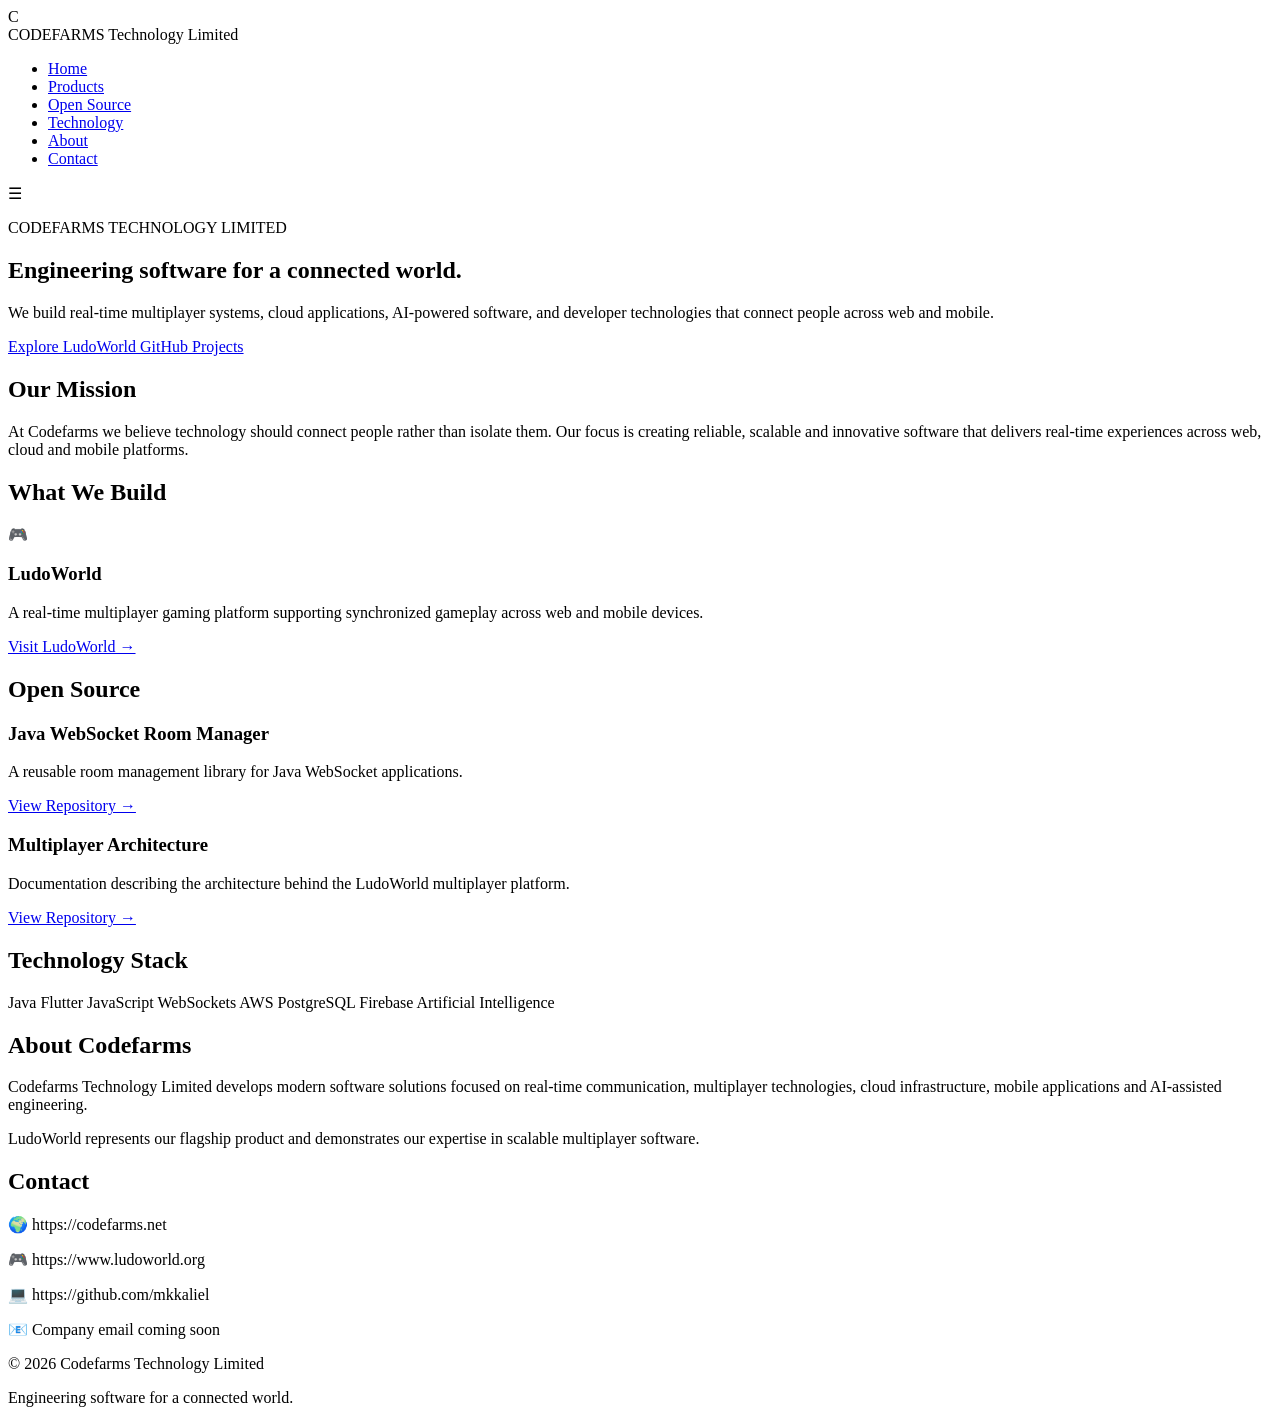
==== index.html @ 1949c9a6 "Add initial index.html for Codefarms website Initial commit of the index.html file containing the st" ====
<!DOCTYPE html>
<html lang="en">
<head>
    <meta charset="UTF-8">
    <meta name="viewport" content="width=device-width, initial-scale=1.0">

    <title>Codefarms Technology Limited</title>

    <meta name="description"
          content="Codefarms Technology Limited builds real-time software, multiplayer systems, AI-powered solutions and developer technologies.">

    <meta name="keywords"
          content="Codefarms,LudoWorld,Java,Flutter,WebSockets,AWS,AI,Software,Technology">

    <meta name="theme-color" content="#08111d">

    <link rel="stylesheet" href="style.css">
</head>

<body>

<!-- ================= NAVIGATION ================= -->

<header class="header">

    <div class="container nav">

        <div class="logo">

            <div class="logo-circle">
                C
            </div>

            <div class="logo-text">

                <span class="company">
                    CODEFARMS
                </span>

                <span class="subtitle">
                    Technology Limited
                </span>

            </div>

        </div>

        <nav>

            <ul id="menu">

                <li><a href="#home">Home</a></li>

                <li><a href="#products">Products</a></li>

                <li><a href="#opensource">Open Source</a></li>

                <li><a href="#technology">Technology</a></li>

                <li><a href="#about">About</a></li>

                <li><a href="#contact">Contact</a></li>

            </ul>

        </nav>

        <div id="menuButton">

            ☰

        </div>

    </div>

</header>

<!-- ================= HERO ================= -->

<section class="hero" id="home">

    <div class="hero-background">

        <div id="networkCanvas"></div>

    </div>

    <div class="container hero-content">

        <p class="small-title">

            CODEFARMS TECHNOLOGY LIMITED

        </p>

        <h1>

            Engineering software for a connected world.

        </h1>

        <p>

            We build real-time multiplayer systems,
            cloud applications,
            AI-powered software,
            and developer technologies
            that connect people across web and mobile.

        </p>

        <div class="hero-buttons">

            <a
                    href="https://www.ludoworld.org"
                    target="_blank"
                    class="btn btn-primary">

                Explore LudoWorld

            </a>

            <a
                    href="https://github.com/mkkaliel"
                    target="_blank"
                    class="btn btn-secondary">

                GitHub Projects

            </a>

        </div>

    </div>

</section>

<!-- ================= MISSION ================= -->

<section class="section">

    <div class="container">

        <h2>

            Our Mission

        </h2>

        <p class="section-text">

            At Codefarms we believe technology should
            connect people rather than isolate them.

            Our focus is creating reliable,
            scalable and innovative software that
            delivers real-time experiences across
            web, cloud and mobile platforms.

        </p>

    </div>

</section>

<!-- ================= PRODUCTS ================= -->

<section class="section dark" id="products">

    <div class="container">

        <h2>

            What We Build

        </h2>

        <div class="cards">

            <div class="card">

                <div class="icon">

                    🎮

                </div>

                <h3>

                    LudoWorld

                </h3>

                <p>

                    A real-time multiplayer gaming
                    platform supporting synchronized
                    gameplay across web and mobile
                    devices.

                </p>

                <a
                        href="https://www.ludoworld.org"
                        target="_blank">

                    Visit LudoWorld →

                </a>

            </div>

        </div>

    </div>

</section>

<!-- ================= OPEN SOURCE ================= -->

<section class="section" id="opensource">

    <div class="container">

        <h2>

            Open Source

        </h2>

        <div class="cards">

            <div class="card">

                <h3>

                    Java WebSocket Room Manager

                </h3>

                <p>

                    A reusable room management
                    library for Java WebSocket
                    applications.

                </p>

                <a
                        href="https://github.com/mkkaliel/java-websocket-room-manager"
                        target="_blank">

                    View Repository →

                </a>

            </div>

            <div class="card">

                <h3>

                    Multiplayer Architecture

                </h3>

                <p>

                    Documentation describing the
                    architecture behind the
                    LudoWorld multiplayer platform.

                </p>

                <a
                        href="https://github.com/mkkaliel/ludoworld-multiplayer-architecture"
                        target="_blank">

                    View Repository →

                </a>

            </div>

        </div>

    </div>

</section>

<!-- ================= TECHNOLOGY ================= -->

<section class="section dark" id="technology">

    <div class="container">

        <h2>

            Technology Stack

        </h2>

        <div class="tech-grid">

            <span>Java</span>

            <span>Flutter</span>

            <span>JavaScript</span>

            <span>WebSockets</span>

            <span>AWS</span>

            <span>PostgreSQL</span>

            <span>Firebase</span>

            <span>Artificial Intelligence</span>

        </div>

    </div>

</section>

<!-- ================= ABOUT ================= -->

<section class="section" id="about">

    <div class="container">

        <h2>

            About Codefarms

        </h2>

        <p class="section-text">

            Codefarms Technology Limited develops
            modern software solutions focused on
            real-time communication,
            multiplayer technologies,
            cloud infrastructure,
            mobile applications
            and AI-assisted engineering.

        </p>

        <p class="section-text">

            LudoWorld represents our flagship
            product and demonstrates our expertise
            in scalable multiplayer software.

        </p>

    </div>

</section>

<!-- ================= CONTACT ================= -->

<section class="section dark" id="contact">

    <div class="container">

        <h2>

            Contact

        </h2>

        <div class="contact-box">

            <p>

                🌍

                https://codefarms.net

            </p>

            <p>

                🎮

                https://www.ludoworld.org

            </p>

            <p>

                💻

                https://github.com/mkkaliel

            </p>

            <p>

                📧

                Company email coming soon

            </p>

        </div>

    </div>

</section>

<!-- ================= FOOTER ================= -->

<footer>

    <div class="container footer">

        <p>

            © 2026 Codefarms Technology Limited

        </p>

        <p>

            Engineering software for a connected world.

        </p>

    </div>

</footer>

<script src="script.js"></script>

</body>
</html>
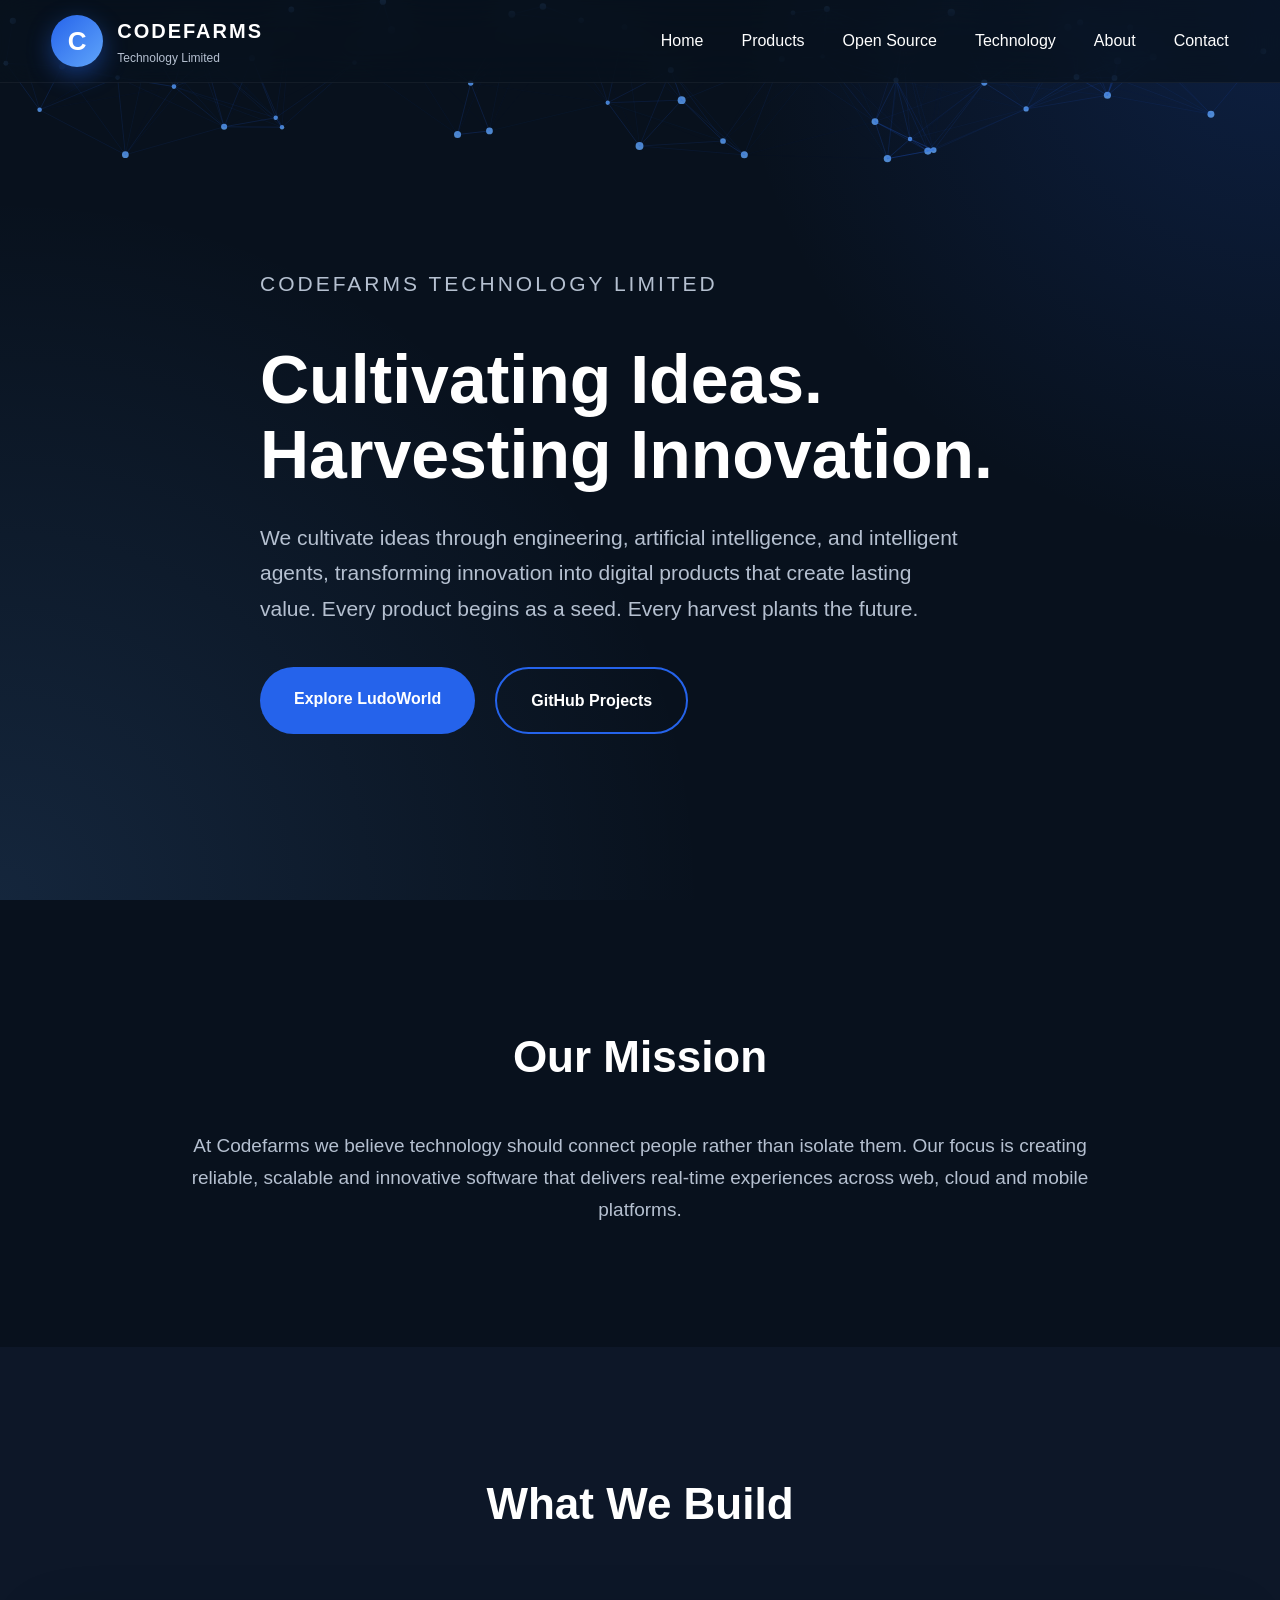
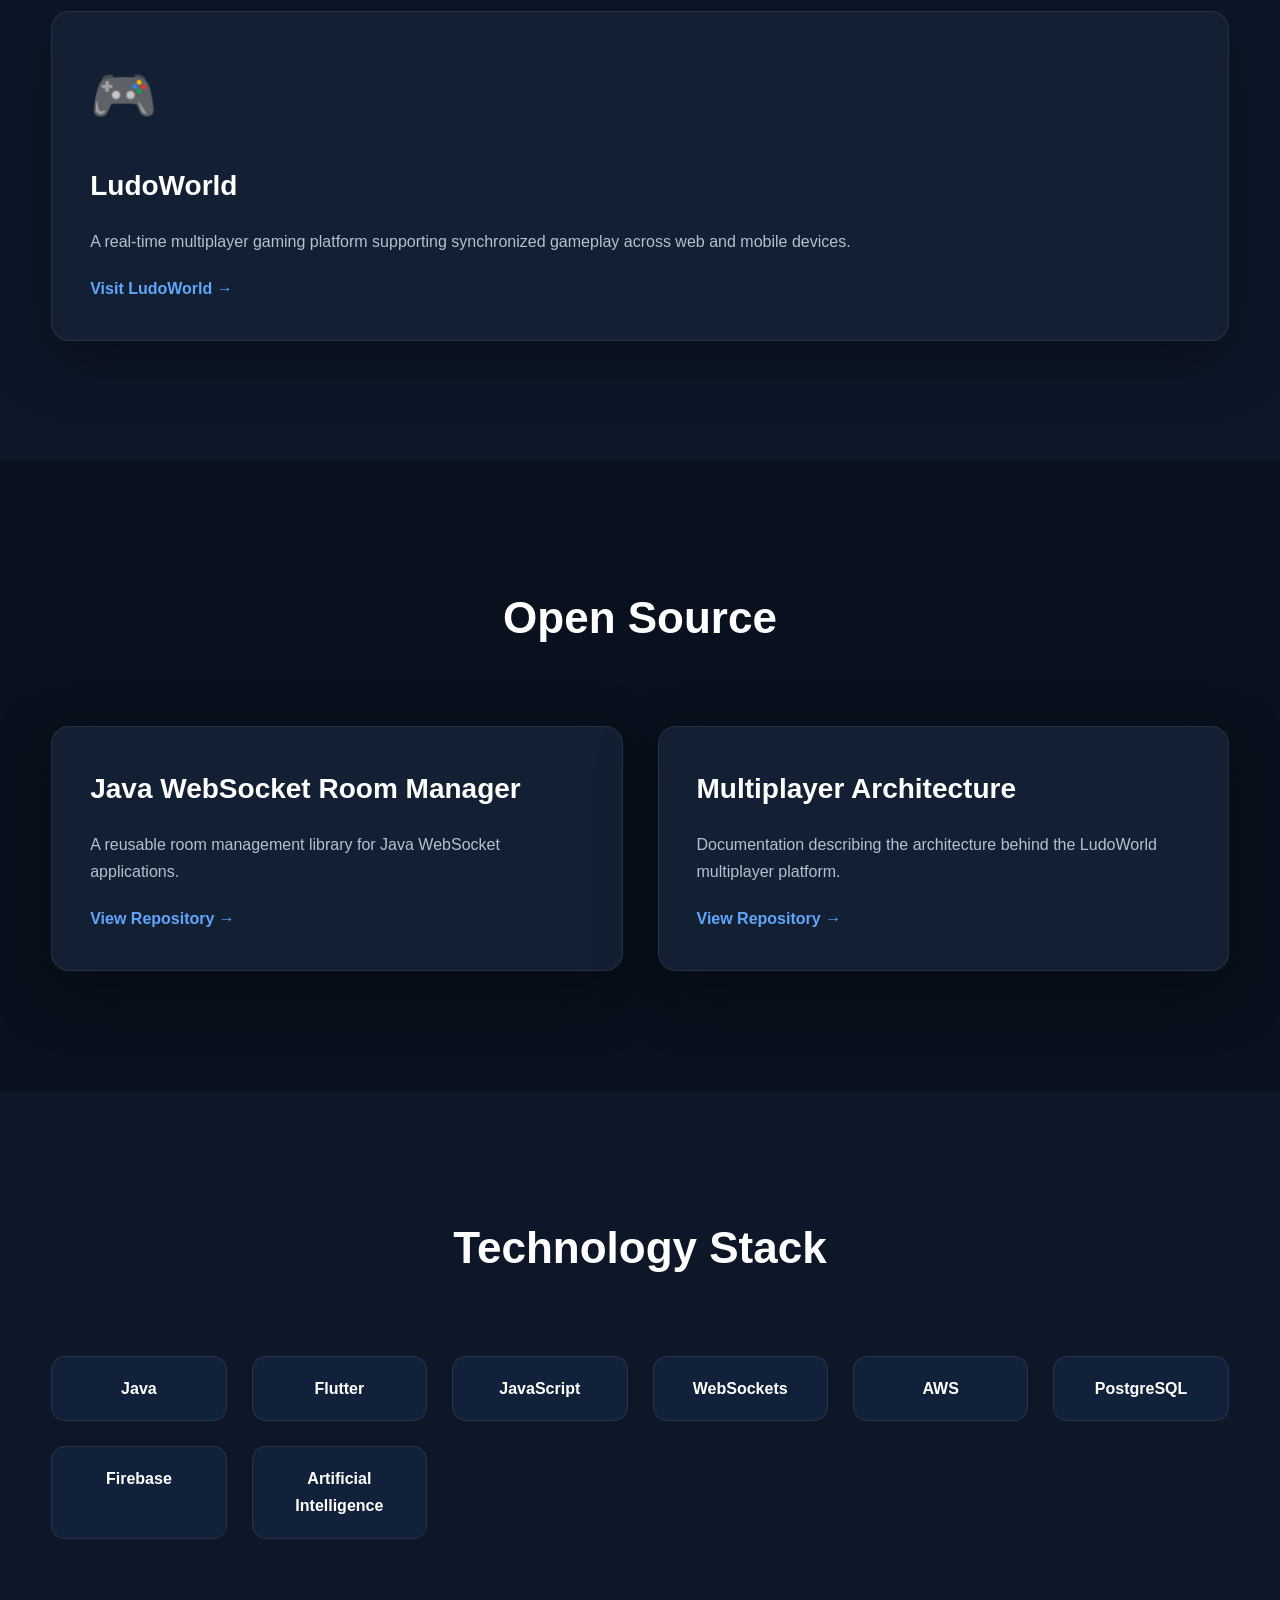
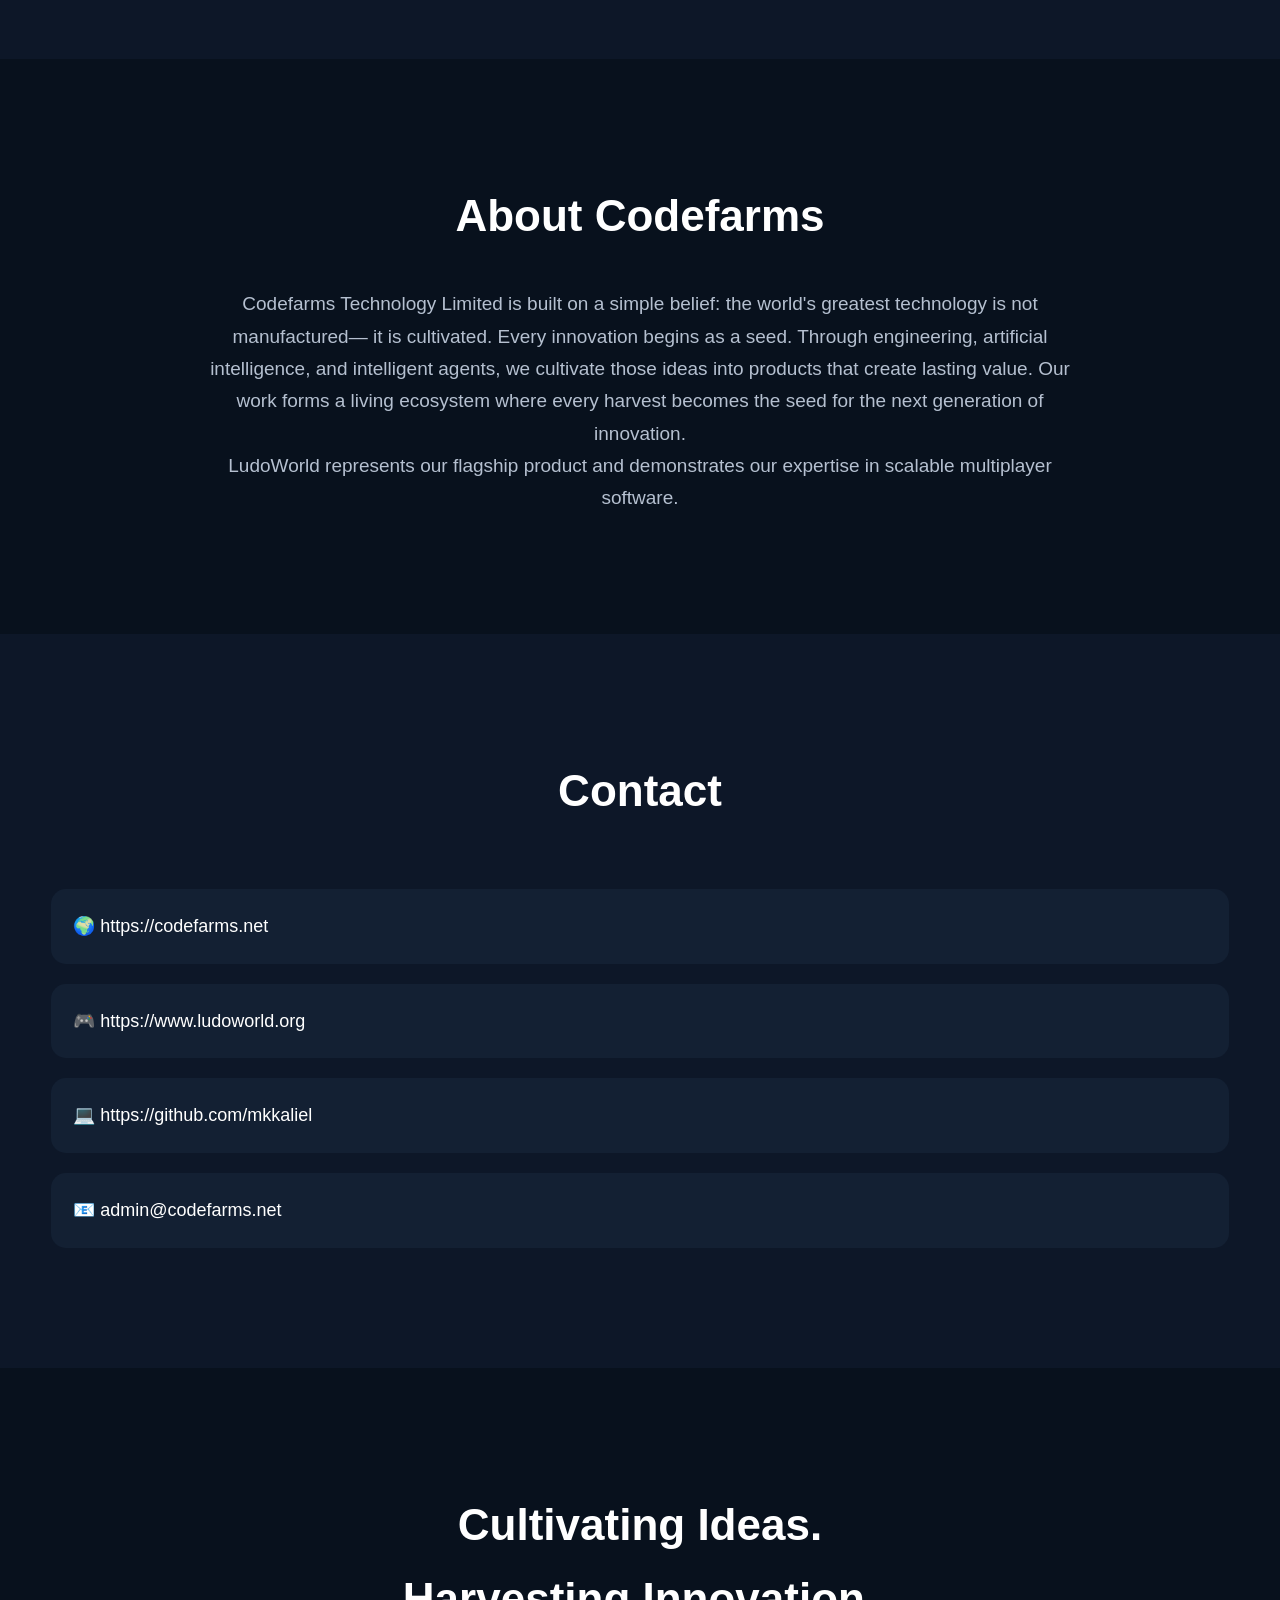
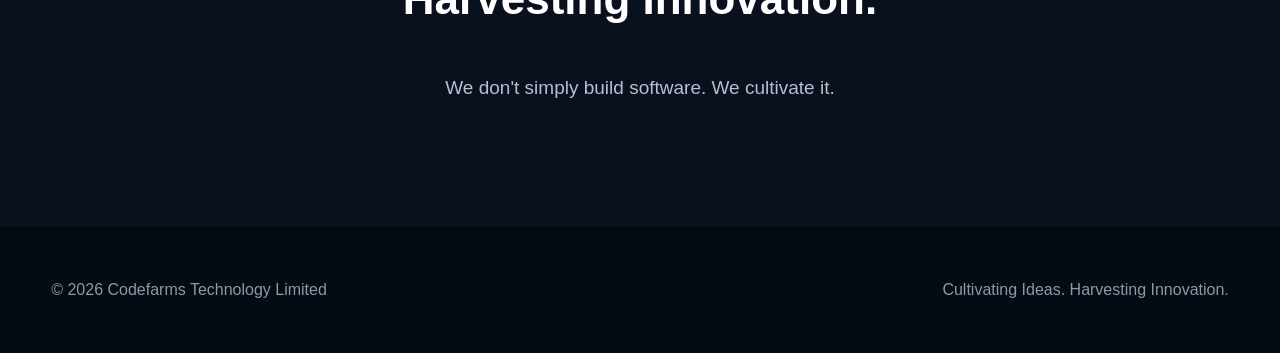
==== commit 45ef06b7: "Revise content to highlight innovation and philosophy Updated the content to emphasize the philosoph" ====
--- a/index.html
+++ b/index.html
@@ -94,18 +94,21 @@
         </p>
 
         <h1>
-
-            Engineering software for a connected world.
-
+            Cultivating Ideas.
+        <br>
+            Harvesting Innovation.
         </h1>
 
         <p>
 
-            We build real-time multiplayer systems,
-            cloud applications,
-            AI-powered software,
-            and developer technologies
-            that connect people across web and mobile.
+            We cultivate ideas through engineering,
+            artificial intelligence,
+            and intelligent agents,
+            transforming innovation into digital products
+            that create lasting value.
+            
+            Every product begins as a seed.
+            Every harvest plants the future.
 
         </p>
 
@@ -326,7 +329,7 @@
 
 <!-- ================= ABOUT ================= -->
 
-<section class="section" id="about">
+<section class="section" id="Philosophy">
 
     <div class="container">
 
@@ -337,14 +340,24 @@
         </h2>
 
         <p class="section-text">
-
-            Codefarms Technology Limited develops
-            modern software solutions focused on
-            real-time communication,
-            multiplayer technologies,
-            cloud infrastructure,
-            mobile applications
-            and AI-assisted engineering.
+            
+            Codefarms Technology Limited is built on a simple belief:
+            
+            the world's greatest technology is not manufactured—
+            
+            it is cultivated.
+            
+            Every innovation begins as a seed.
+            
+            Through engineering,
+            
+            artificial intelligence,
+            
+            and intelligent agents,
+            
+            we cultivate those ideas into products that create lasting value.
+            
+            Our work forms a living ecosystem where every harvest becomes the seed for the next generation of innovation.
 
         </p>
 
@@ -402,7 +415,7 @@
 
                 📧
 
-                Company email coming soon
+                admin@codefarms.net
 
             </p>
 
@@ -411,7 +424,30 @@
     </div>
 
 </section>
-
+    <section class="section">
+    
+    <div class="container">
+    
+        <h2>
+        
+            Cultivating Ideas.
+            <br>
+            Harvesting Innovation.
+        
+        </h2>
+    
+        <p class="section-text">
+        
+            We don't simply build software.
+            
+            We cultivate it.
+        
+        </p>
+    
+    </div>
+
+</section>
+    
 <!-- ================= FOOTER ================= -->
 
 <footer>
@@ -425,9 +461,7 @@
         </p>
 
         <p>
-
-            Engineering software for a connected world.
-
+            Cultivating Ideas. Harvesting Innovation.
         </p>
 
     </div>
--- a/style.css
+++ b/style.css
@@ -0,0 +1,634 @@
+/* =====================================================
+   CODEFARMS TECHNOLOGY LIMITED
+   Official Website
+===================================================== */
+
+:root{
+
+--primary:#2563eb;
+--secondary:#60a5fa;
+
+--dark:#08111d;
+--dark2:#0f172a;
+
+--card:#132033;
+
+--text:#ffffff;
+--muted:#b5c0d0;
+
+--border:rgba(255,255,255,.08);
+
+--radius:18px;
+
+--shadow:0 20px 60px rgba(0,0,0,.35);
+
+}
+
+*{
+margin:0;
+padding:0;
+box-sizing:border-box;
+}
+
+html{
+
+scroll-behavior:smooth;
+
+}
+
+body{
+
+font-family:
+Inter,
+Segoe UI,
+Roboto,
+Arial,
+sans-serif;
+
+background:var(--dark);
+
+color:var(--text);
+
+line-height:1.7;
+
+overflow-x:hidden;
+
+}
+
+/* ==================================== */
+
+.container{
+
+width:min(1200px,92%);
+
+margin:auto;
+
+}
+
+/* ==================================== */
+
+.header{
+
+position:fixed;
+
+top:0;
+
+left:0;
+
+width:100%;
+
+z-index:1000;
+
+backdrop-filter:blur(18px);
+
+background:rgba(8,17,29,.72);
+
+border-bottom:1px solid rgba(255,255,255,.05);
+
+transition:.35s;
+
+}
+
+.nav{
+
+height:82px;
+
+display:flex;
+
+align-items:center;
+
+justify-content:space-between;
+
+}
+
+/* ==================================== */
+
+.logo{
+
+display:flex;
+
+align-items:center;
+
+gap:14px;
+
+}
+
+.logo-circle{
+
+width:52px;
+
+height:52px;
+
+border-radius:50%;
+
+display:flex;
+
+justify-content:center;
+
+align-items:center;
+
+font-size:26px;
+
+font-weight:700;
+
+background:linear-gradient(135deg,#2563eb,#60a5fa);
+
+color:#fff;
+
+box-shadow:0 8px 25px rgba(37,99,235,.45);
+
+}
+
+.logo-text{
+
+display:flex;
+
+flex-direction:column;
+
+}
+
+.company{
+
+font-size:20px;
+
+font-weight:700;
+
+letter-spacing:2px;
+
+}
+
+.subtitle{
+
+font-size:12px;
+
+color:var(--muted);
+
+}
+
+/* ==================================== */
+
+nav ul{
+
+display:flex;
+
+gap:38px;
+
+list-style:none;
+
+}
+
+nav a{
+
+color:white;
+
+text-decoration:none;
+
+font-weight:500;
+
+transition:.3s;
+
+}
+
+nav a:hover{
+
+color:#60a5fa;
+
+}
+
+/* ==================================== */
+
+#menuButton{
+
+display:none;
+
+font-size:34px;
+
+cursor:pointer;
+
+}
+
+/* ==================================== */
+
+.hero{
+
+position:relative;
+
+min-height:100vh;
+
+display:flex;
+
+align-items:center;
+
+padding-top:100px;
+
+overflow:hidden;
+
+}
+
+.hero-background{
+
+position:absolute;
+
+inset:0;
+
+background:
+
+radial-gradient(circle at top right,
+rgba(37,99,235,.18),
+transparent 35%),
+
+radial-gradient(circle at bottom left,
+rgba(96,165,250,.14),
+transparent 45%);
+
+z-index:0;
+
+}
+
+.hero-content{
+
+position:relative;
+
+z-index:2;
+
+max-width:760px;
+
+}
+
+.small-title{
+
+text-transform:uppercase;
+
+letter-spacing:3px;
+
+font-size:13px;
+
+color:#60a5fa;
+
+margin-bottom:20px;
+
+}
+
+.hero h1{
+
+font-size:68px;
+
+line-height:1.1;
+
+margin-bottom:28px;
+
+font-weight:800;
+
+}
+
+.hero p{
+
+font-size:21px;
+
+color:var(--muted);
+
+max-width:700px;
+
+margin-bottom:40px;
+
+}
+
+/* ==================================== */
+
+.hero-buttons{
+
+display:flex;
+
+gap:20px;
+
+flex-wrap:wrap;
+
+}
+
+.btn{
+
+padding:18px 34px;
+
+border-radius:50px;
+
+text-decoration:none;
+
+font-weight:700;
+
+transition:.35s;
+
+}
+
+.btn-primary{
+
+background:#2563eb;
+
+color:white;
+
+}
+
+.btn-primary:hover{
+
+transform:translateY(-5px);
+
+box-shadow:0 20px 35px rgba(37,99,235,.45);
+
+}
+
+.btn-secondary{
+
+border:2px solid #2563eb;
+
+color:white;
+
+}
+
+.btn-secondary:hover{
+
+background:#2563eb;
+
+}
+
+/* ==================================== */
+
+.section{
+
+padding:120px 0;
+
+}
+
+.dark{
+
+background:#0d1728;
+
+}
+
+.section h2{
+
+font-size:44px;
+
+margin-bottom:35px;
+
+text-align:center;
+
+}
+
+.section-text{
+
+max-width:900px;
+
+margin:auto;
+
+text-align:center;
+
+color:var(--muted);
+
+font-size:19px;
+
+}
+
+/* ==================================== */
+
+.cards{
+
+display:grid;
+
+grid-template-columns:repeat(auto-fit,minmax(320px,1fr));
+
+gap:35px;
+
+margin-top:70px;
+
+}
+
+.card{
+
+background:var(--card);
+
+padding:38px;
+
+border-radius:var(--radius);
+
+border:1px solid var(--border);
+
+transition:.35s;
+
+box-shadow:var(--shadow);
+
+}
+
+.card:hover{
+
+transform:translateY(-12px);
+
+border-color:#2563eb;
+
+}
+
+.card h3{
+
+font-size:28px;
+
+margin-bottom:18px;
+
+}
+
+.card p{
+
+color:var(--muted);
+
+margin-bottom:20px;
+
+}
+
+.card a{
+
+text-decoration:none;
+
+color:#60a5fa;
+
+font-weight:700;
+
+}
+
+.icon{
+
+font-size:54px;
+
+margin-bottom:20px;
+
+}
+
+/* ==================================== */
+
+.tech-grid{
+
+display:grid;
+
+grid-template-columns:repeat(auto-fit,minmax(170px,1fr));
+
+gap:25px;
+
+margin-top:70px;
+
+}
+
+.tech-grid span{
+
+background:#12213a;
+
+padding:18px;
+
+text-align:center;
+
+border-radius:14px;
+
+transition:.3s;
+
+font-weight:600;
+
+border:1px solid rgba(255,255,255,.08);
+
+}
+
+.tech-grid span:hover{
+
+transform:translateY(-8px);
+
+background:#2563eb;
+
+}
+
+/* ==================================== */
+
+.contact-box{
+
+margin-top:60px;
+
+display:grid;
+
+gap:20px;
+
+}
+
+.contact-box p{
+
+padding:22px;
+
+background:#132033;
+
+border-radius:15px;
+
+font-size:18px;
+
+}
+
+/* ==================================== */
+
+footer{
+
+padding:50px 0;
+
+background:#050b13;
+
+border-top:1px solid rgba(255,255,255,.05);
+
+}
+
+.footer{
+
+display:flex;
+
+justify-content:space-between;
+
+flex-wrap:wrap;
+
+gap:20px;
+
+color:#8d98aa;
+
+}
+
+/* ==================================== */
+
+.fade{
+
+opacity:0;
+
+transform:translateY(60px);
+
+transition:1s;
+
+}
+
+.fade.show{
+
+opacity:1;
+
+transform:none;
+
+}
+
+/* ==================================== */
+
+@media(max-width:900px){
+
+.hero h1{
+
+font-size:50px;
+
+}
+
+nav{
+
+display:none;
+
+}
+
+#menuButton{
+
+display:block;
+
+}
+
+}
+
+@media(max-width:600px){
+
+.hero{
+
+text-align:center;
+
+}
+
+.hero-buttons{
+
+justify-content:center;
+
+}
+
+.hero h1{
+
+font-size:40px;
+
+}
+
+.section h2{
+
+font-size:34px;
+
+}
+
+.company{
+
+font-size:17px;
+
+}
+
+.subtitle{
+
+font-size:11px;
+
+}
+
+}
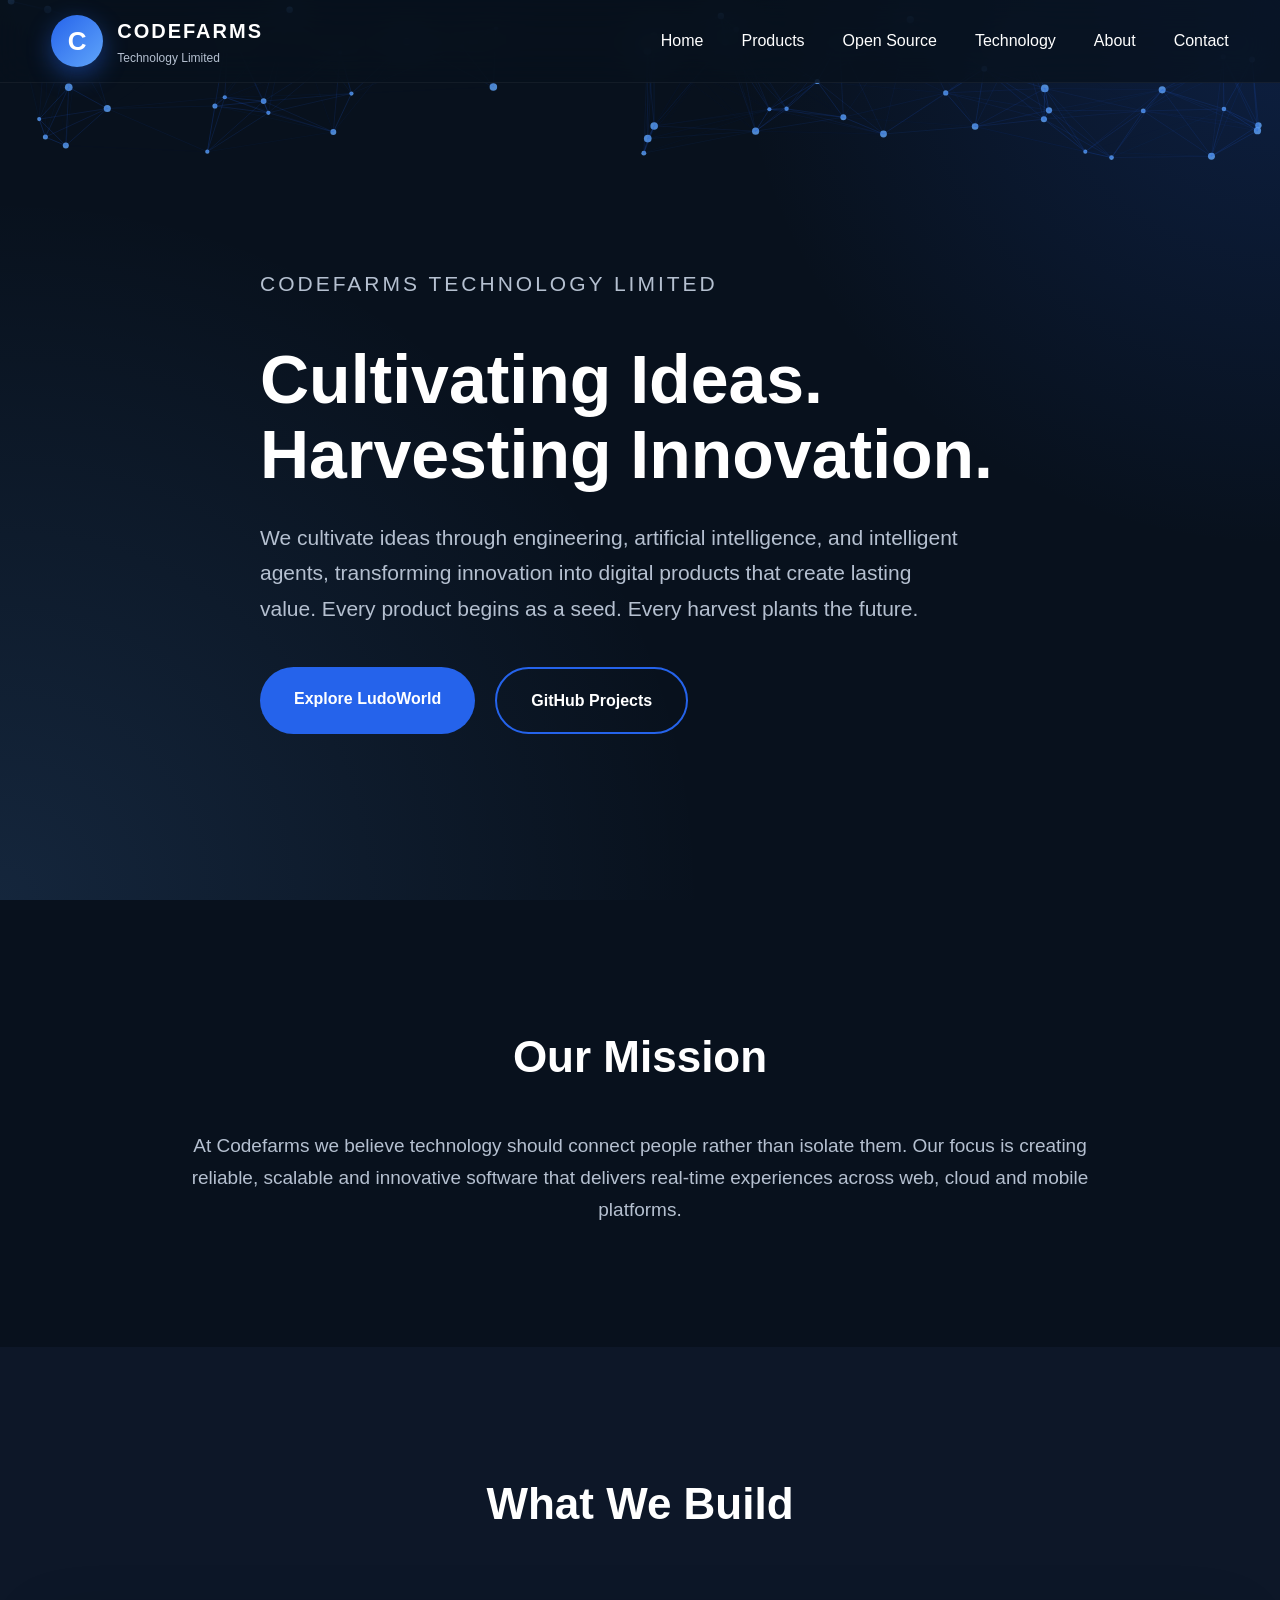
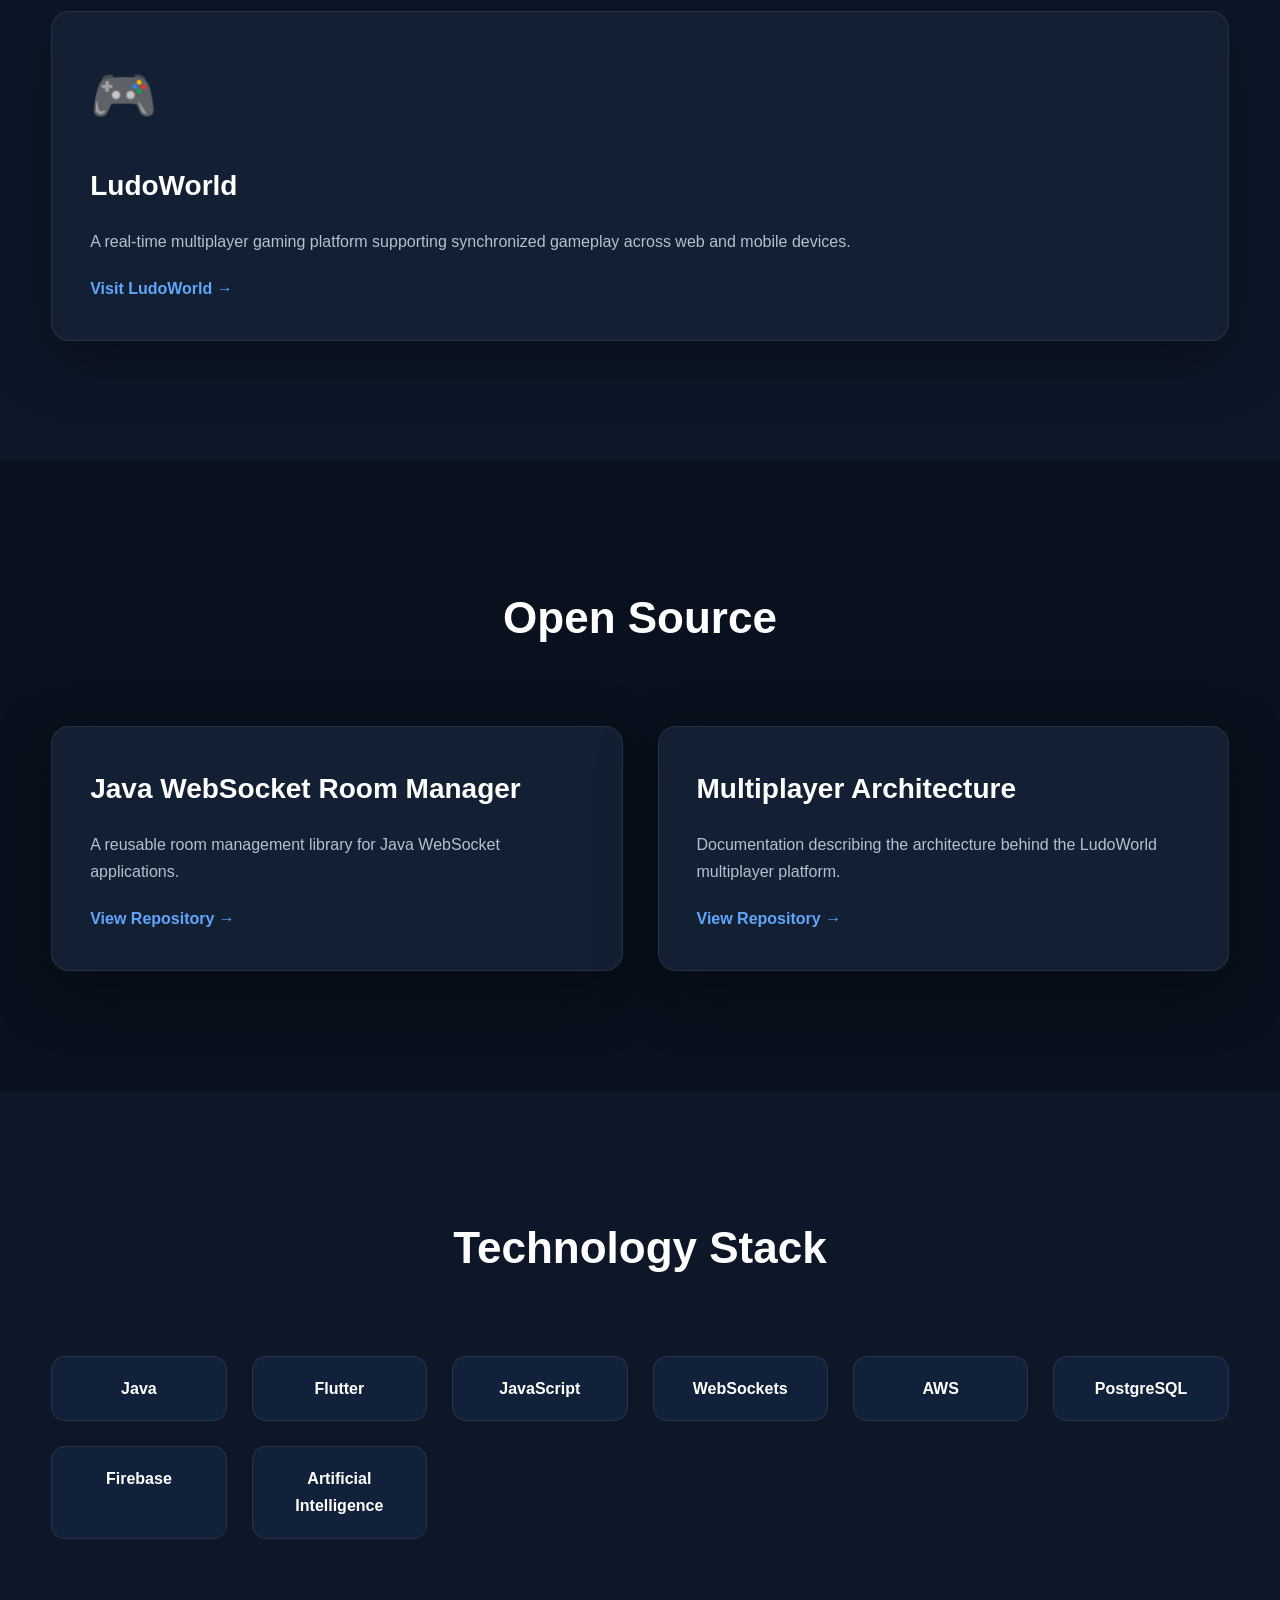
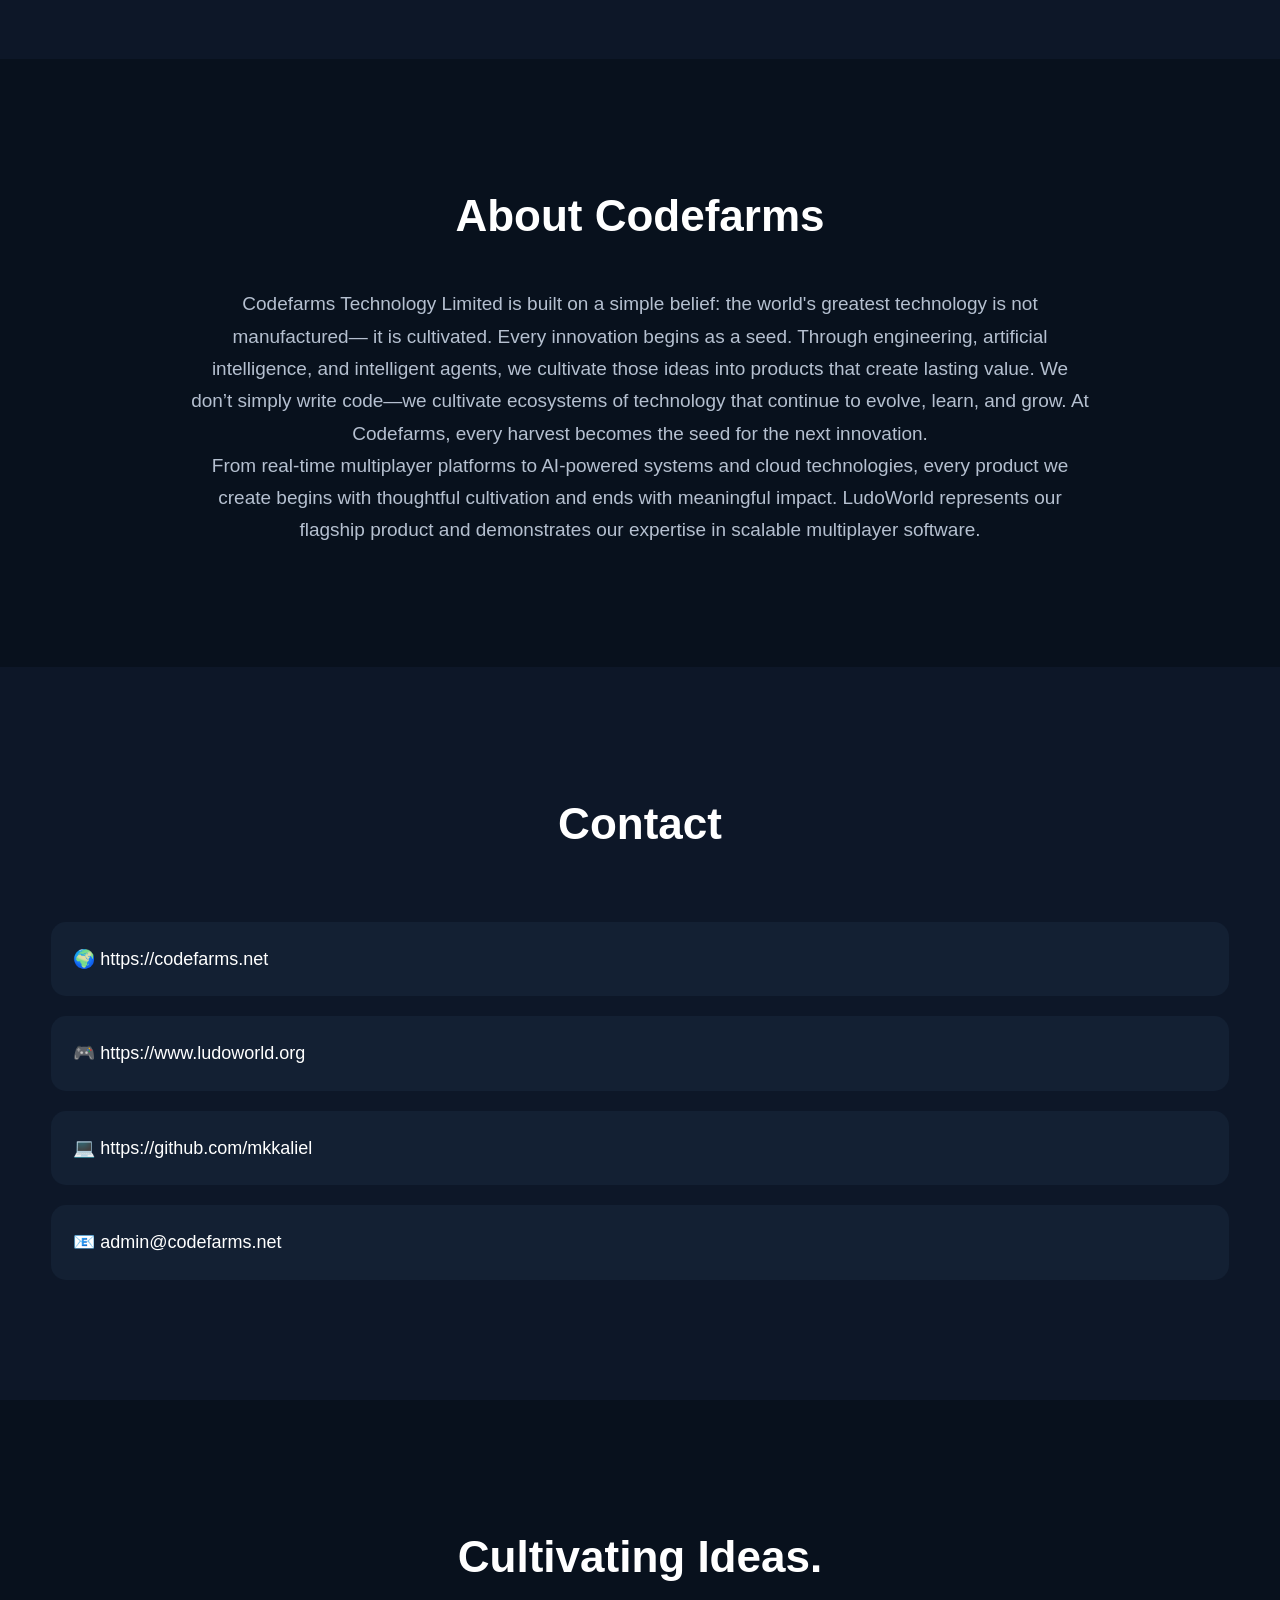
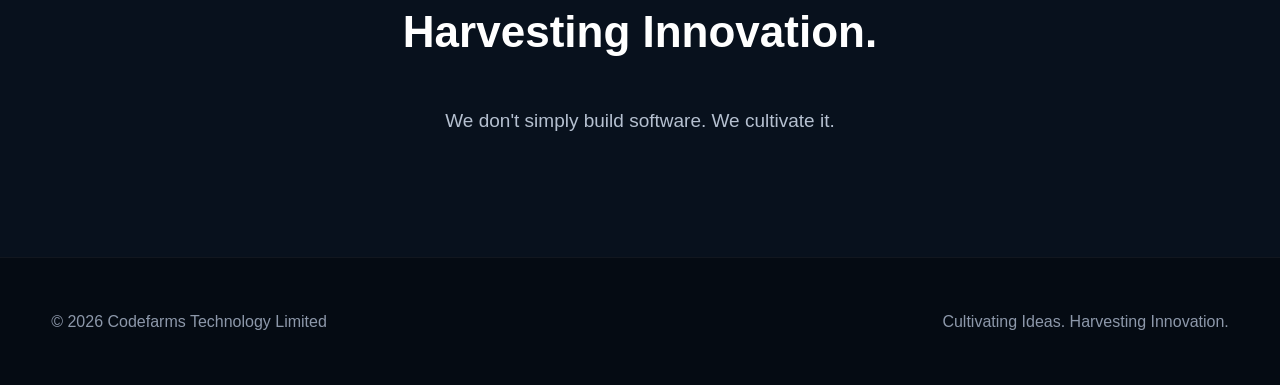
==== commit 0c70f544: "feat: introduce Codefarms philosophy and new company slogan" ====
--- a/index.html
+++ b/index.html
@@ -356,13 +356,15 @@
             and intelligent agents,
             
             we cultivate those ideas into products that create lasting value.
-            
-            Our work forms a living ecosystem where every harvest becomes the seed for the next generation of innovation.
-
+
+            We don’t simply write code—we cultivate ecosystems of technology that continue to evolve, learn, and grow.
+            
+            At Codefarms, every harvest becomes the seed for the next innovation.
         </p>
 
         <p class="section-text">
-
+            From real-time multiplayer platforms to AI-powered systems and cloud technologies, every product we create begins with thoughtful cultivation and ends with meaningful impact.
+            
             LudoWorld represents our flagship
             product and demonstrates our expertise
             in scalable multiplayer software.
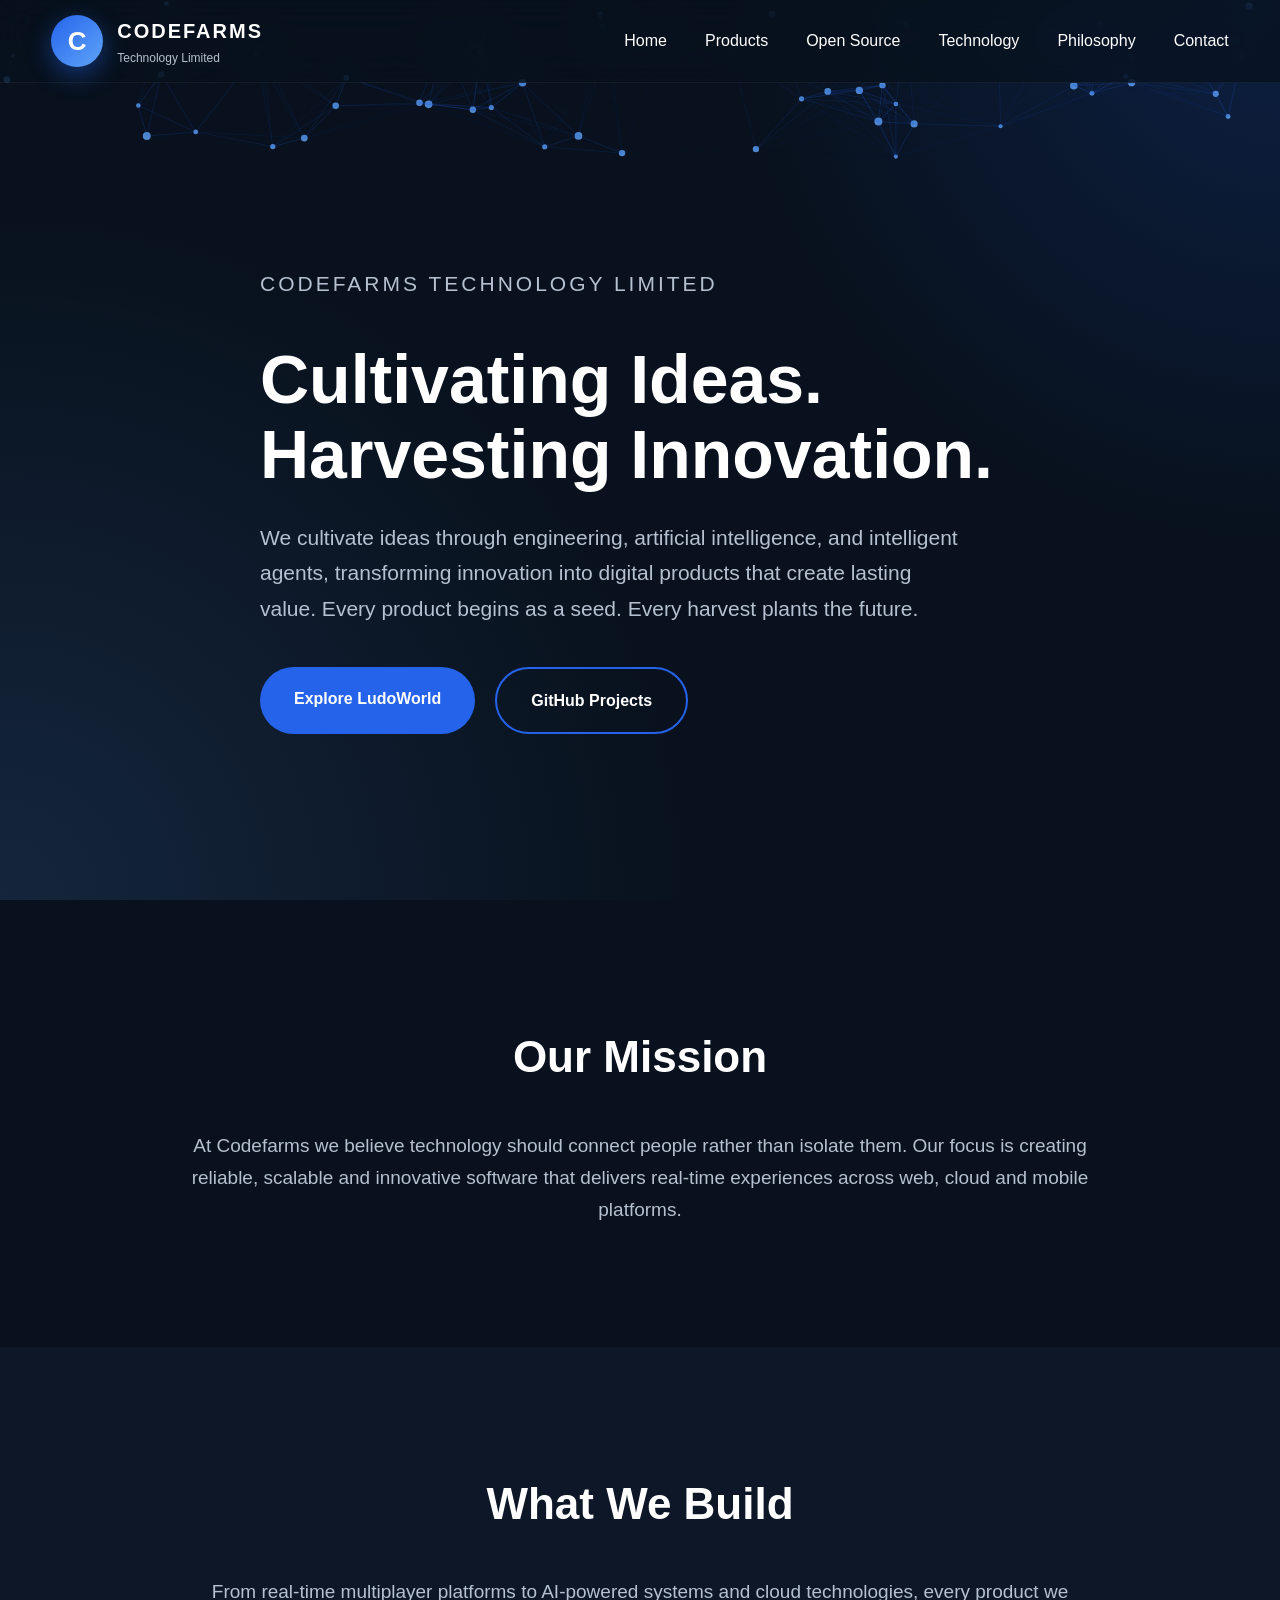
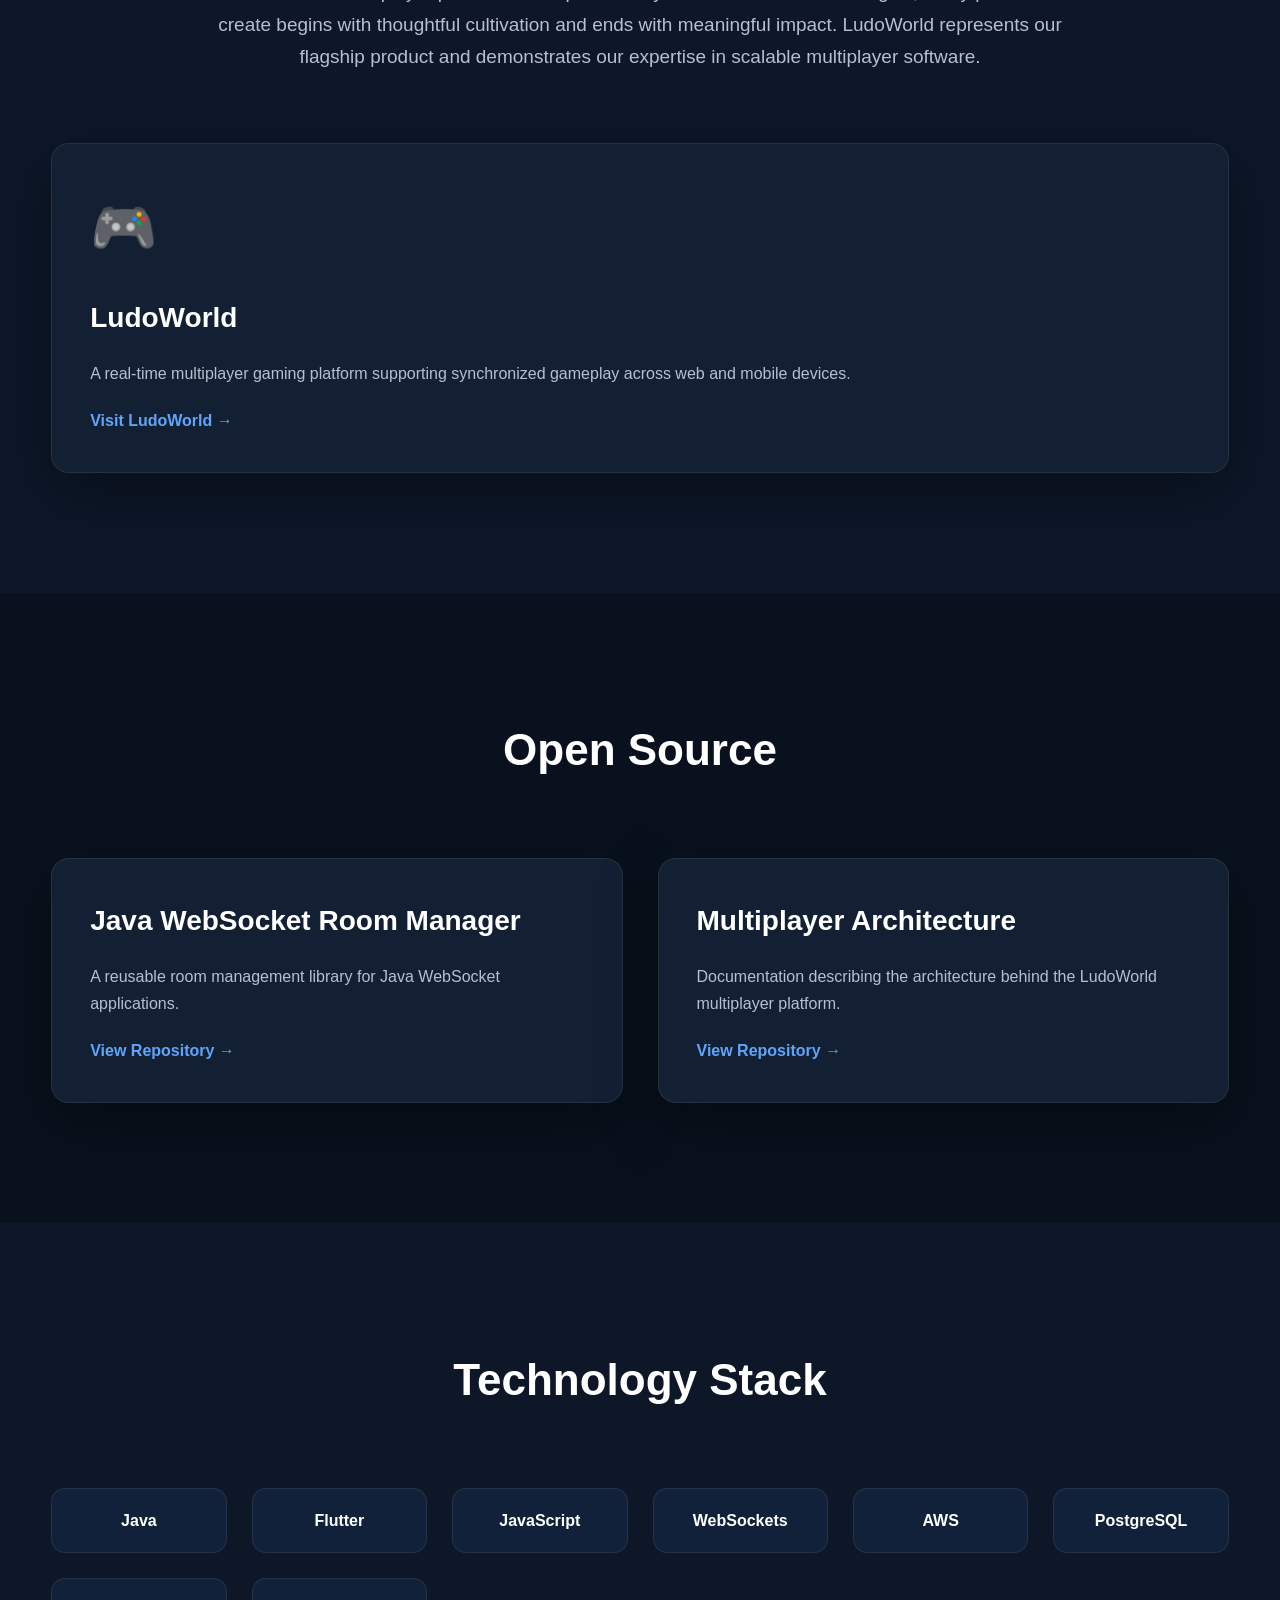
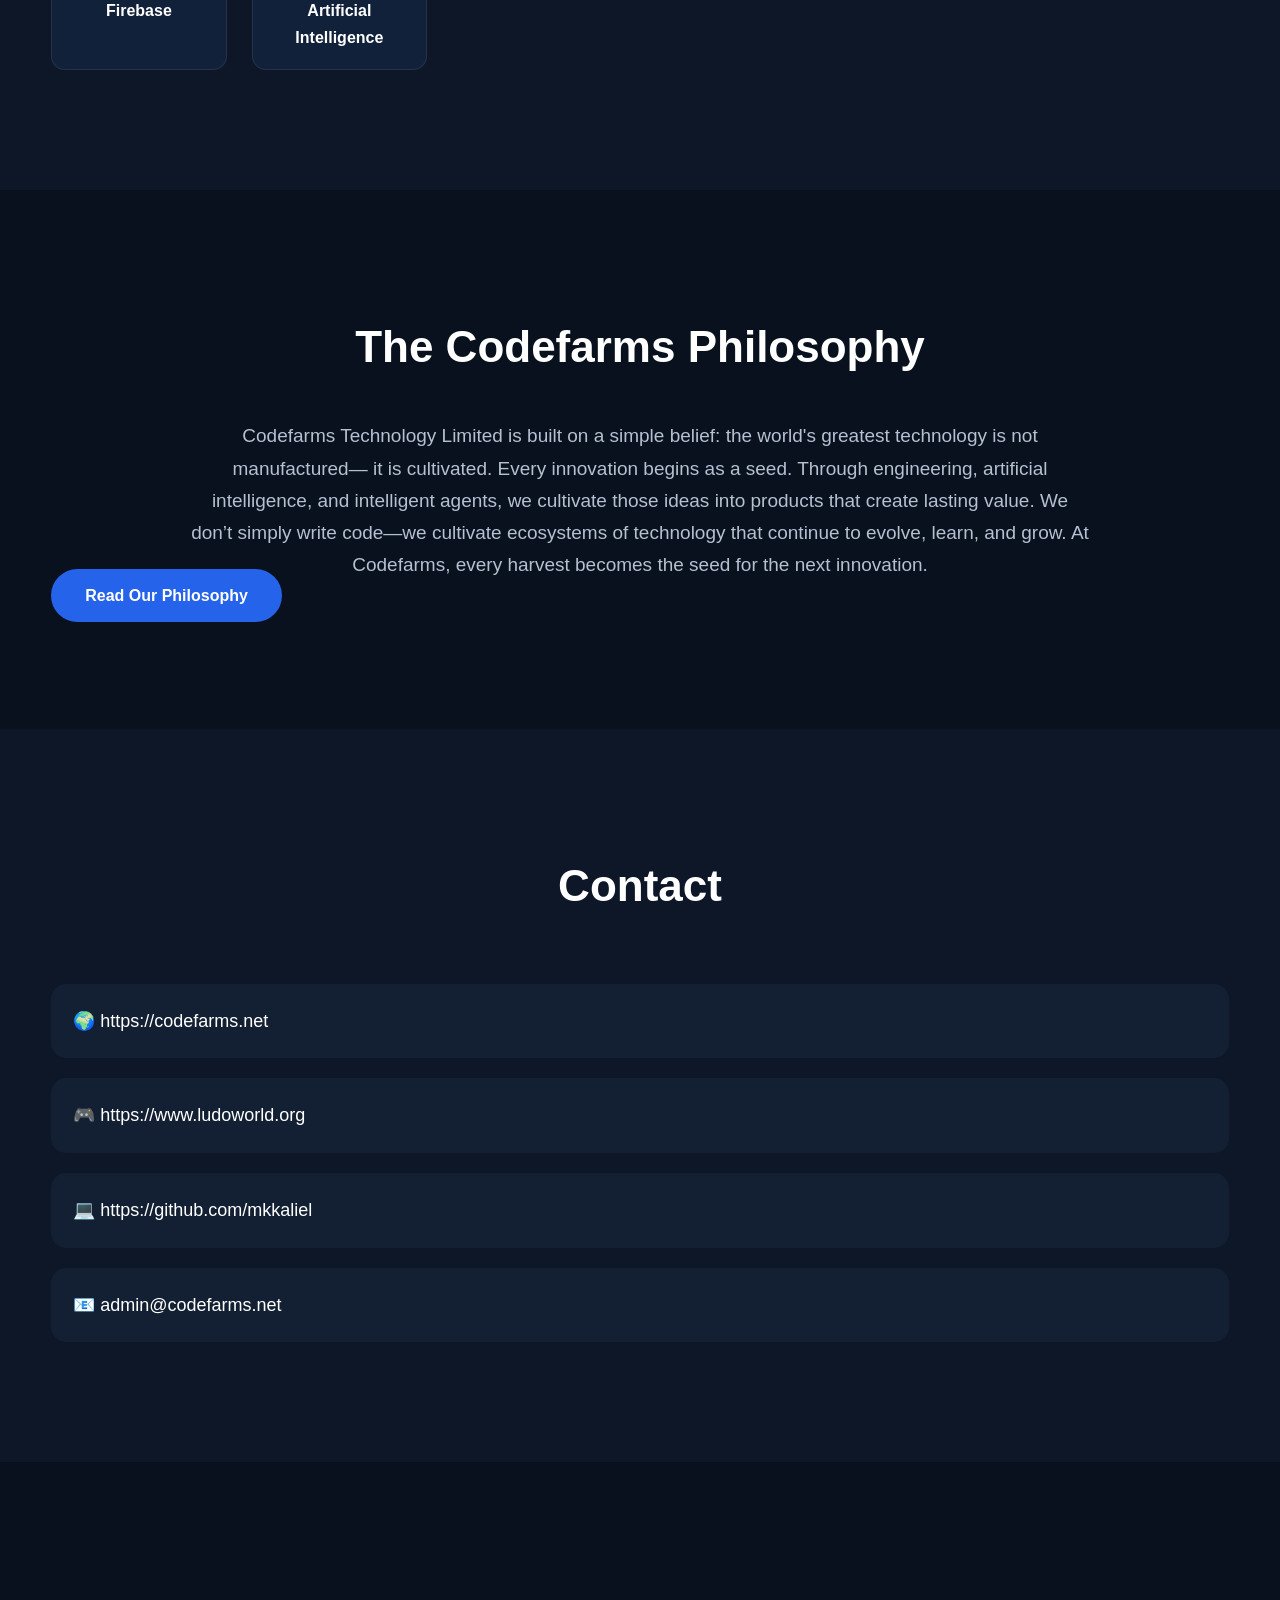
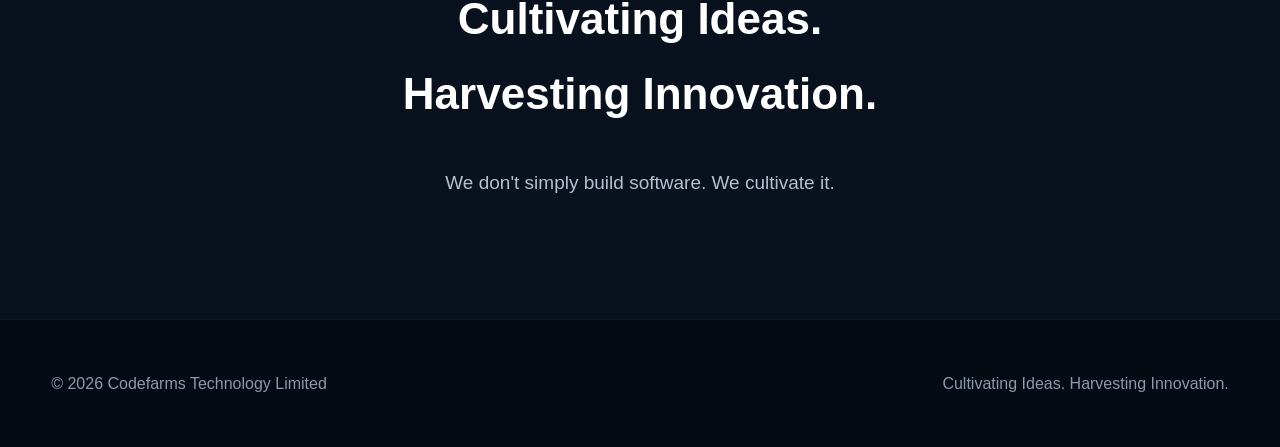
==== commit e238adda: "Replace About section with Philosophy section Updated the navigation to link to a new Philosophy pag" ====
--- a/index.html
+++ b/index.html
@@ -57,7 +57,7 @@
 
                 <li><a href="#technology">Technology</a></li>
 
-                <li><a href="#about">About</a></li>
+                <li><a href="philosophy.html">Philosophy</a></li>
 
                 <li><a href="#contact">Contact</a></li>
 
@@ -177,7 +177,15 @@
             What We Build
 
         </h2>
-
+        <p class="section-text">
+            From real-time multiplayer platforms to AI-powered systems and cloud technologies, every product we create begins with thoughtful cultivation and ends with meaningful impact.
+            
+            LudoWorld represents our flagship
+            product and demonstrates our expertise
+            in scalable multiplayer software.
+
+        </p>
+        
         <div class="cards">
 
             <div class="card">
@@ -327,16 +335,16 @@
 
 </section>
 
-<!-- ================= ABOUT ================= -->
-
-<section class="section" id="Philosophy">
-
-    <div class="container">
-
-        <h2>
-
-            About Codefarms
-
+<!-- ================= Philosophy ================= -->
+
+<section id="philosophy" class="section">
+
+    <div class="container">
+
+        <h2>
+        
+        The Codefarms Philosophy
+        
         </h2>
 
         <p class="section-text">
@@ -361,16 +369,14 @@
             
             At Codefarms, every harvest becomes the seed for the next innovation.
         </p>
-
-        <p class="section-text">
-            From real-time multiplayer platforms to AI-powered systems and cloud technologies, every product we create begins with thoughtful cultivation and ends with meaningful impact.
-            
-            LudoWorld represents our flagship
-            product and demonstrates our expertise
-            in scalable multiplayer software.
-
-        </p>
-
+       
+        <a class="btn btn-primary"
+        
+            href="philosophy.html">
+            
+            Read Our Philosophy
+
+        </a>
     </div>
 
 </section>
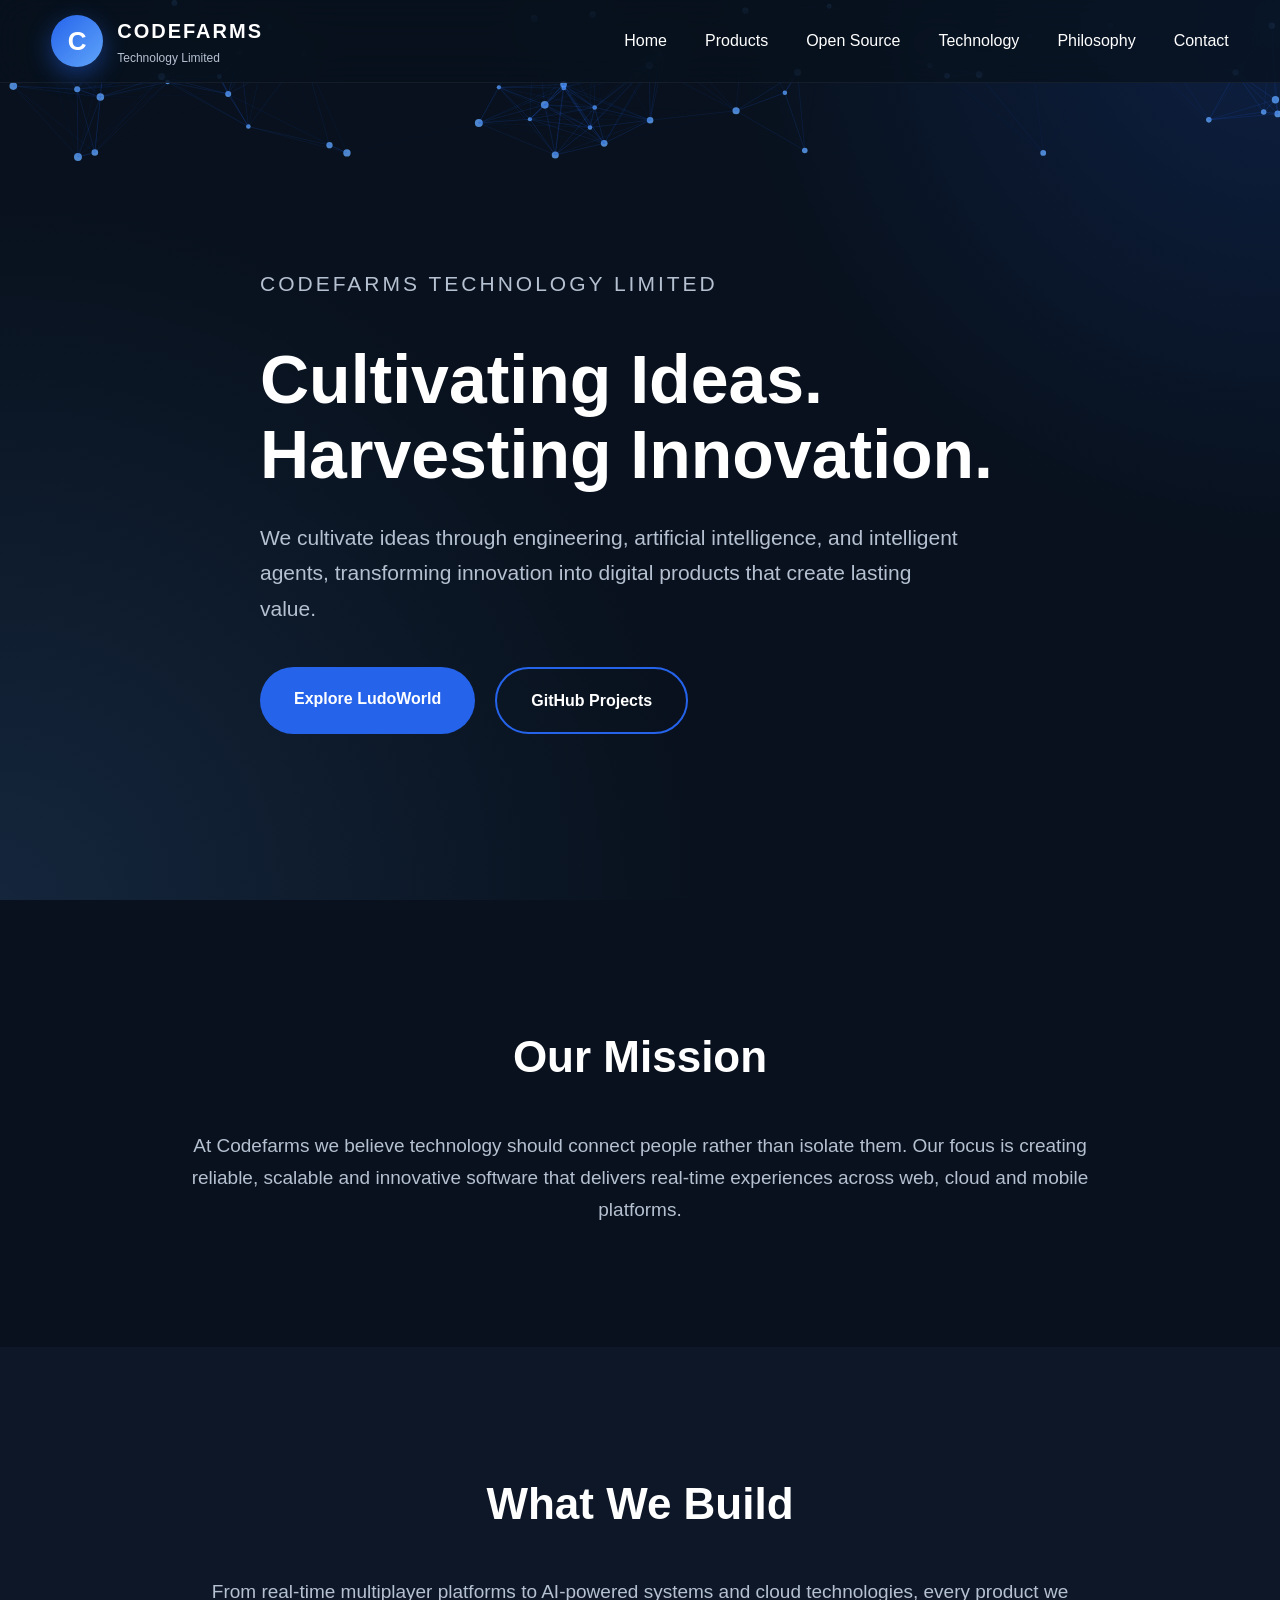
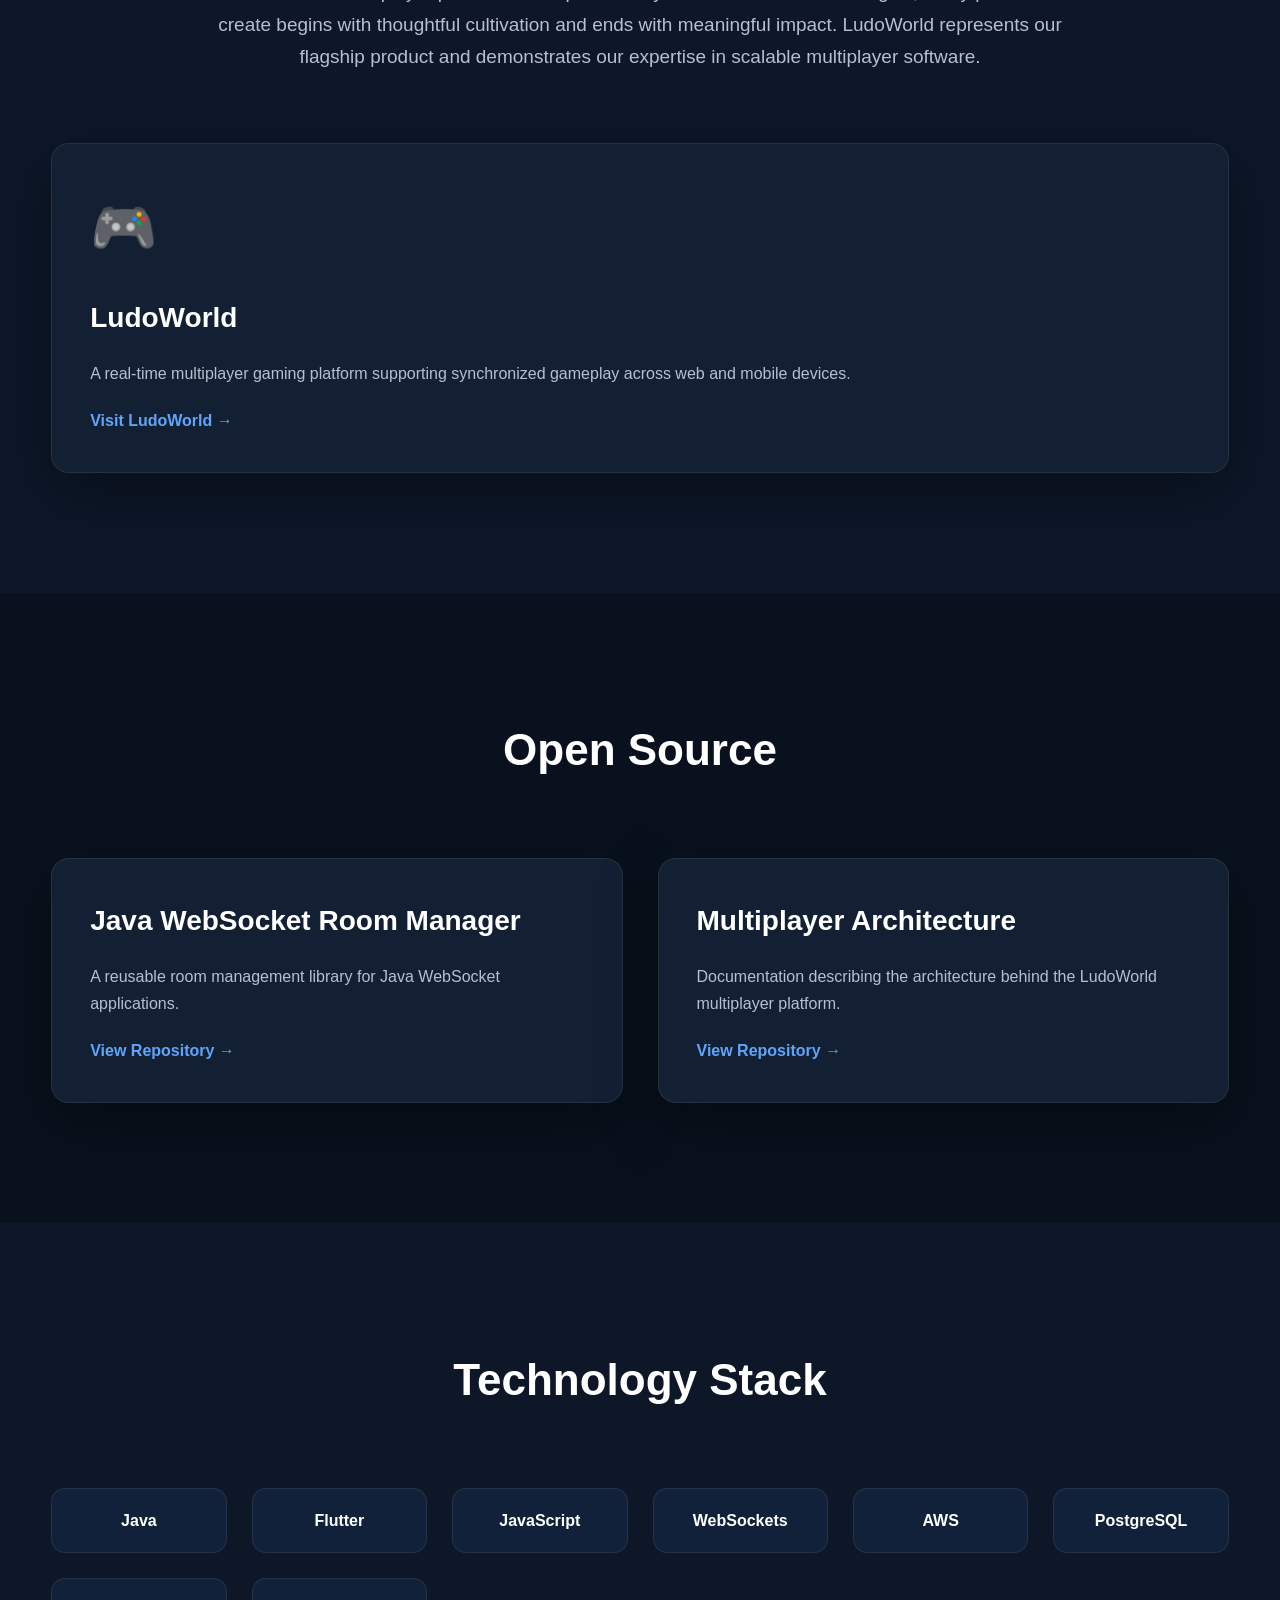
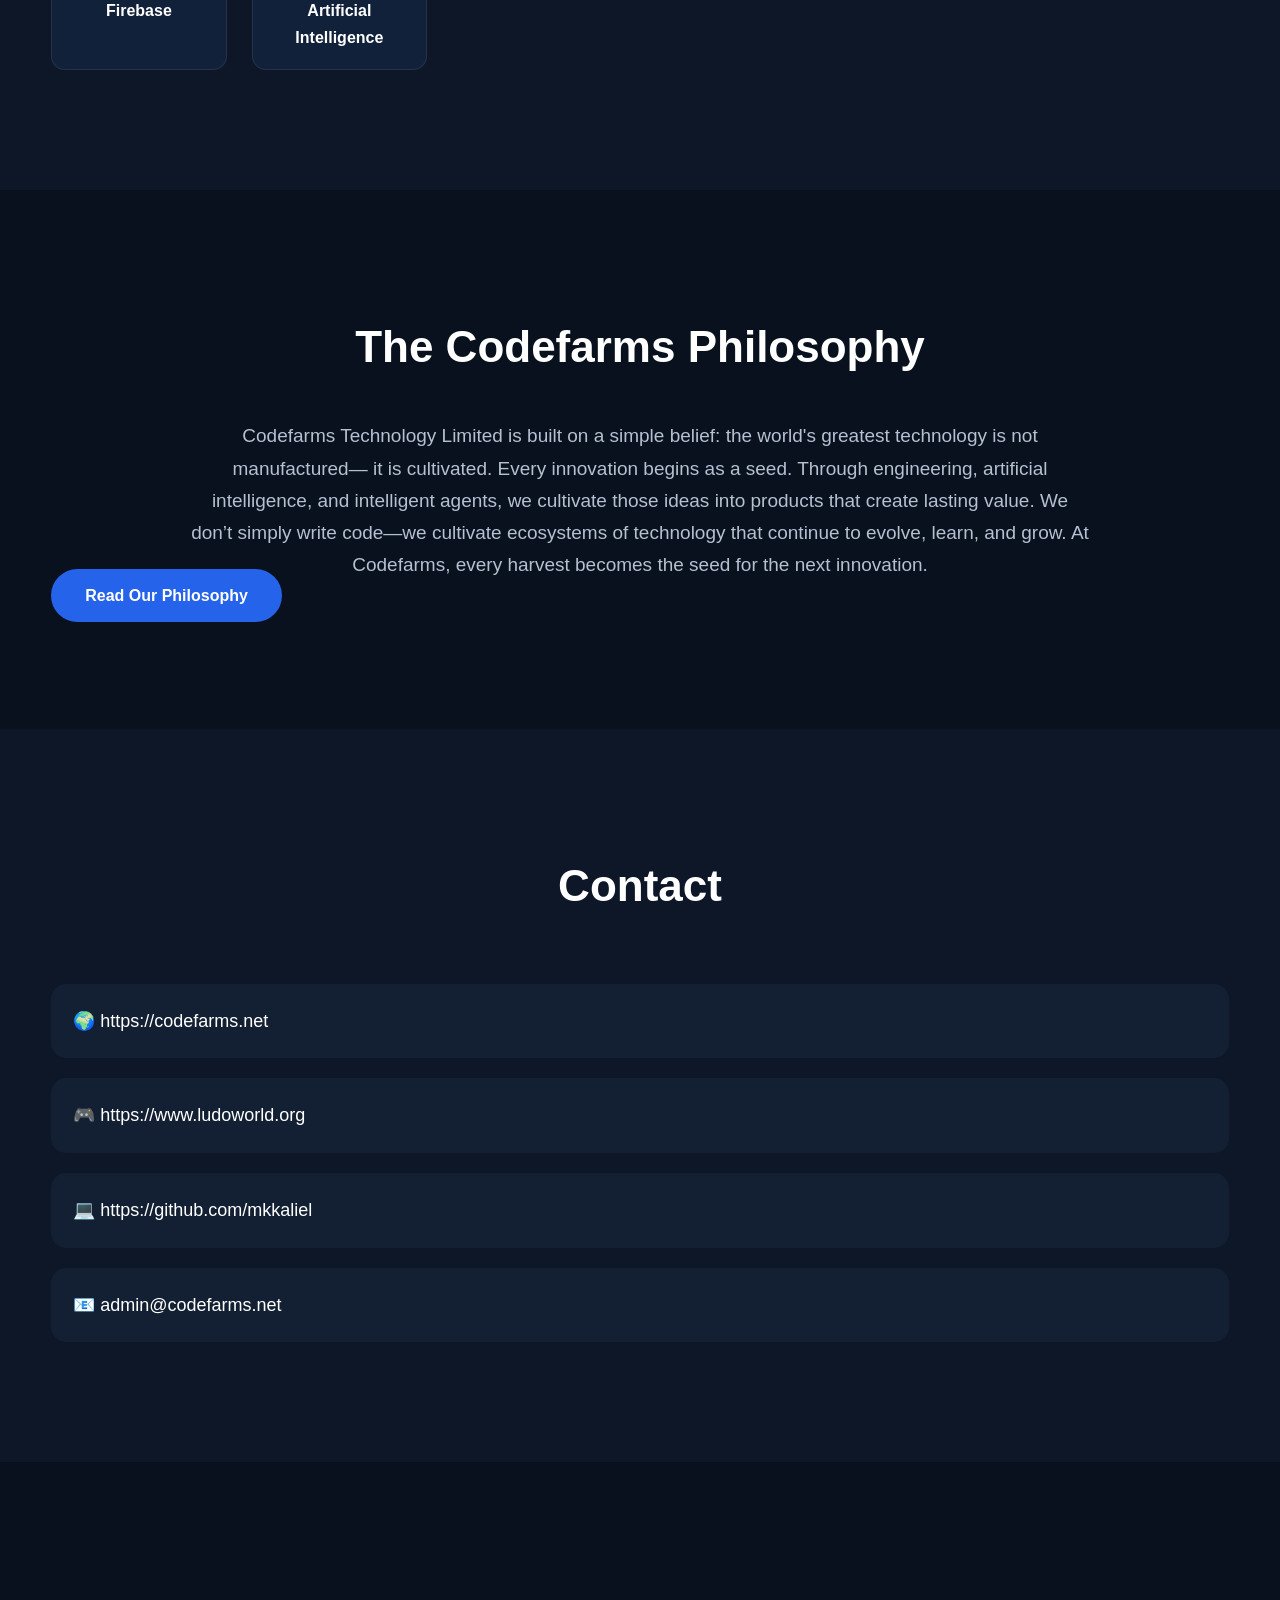
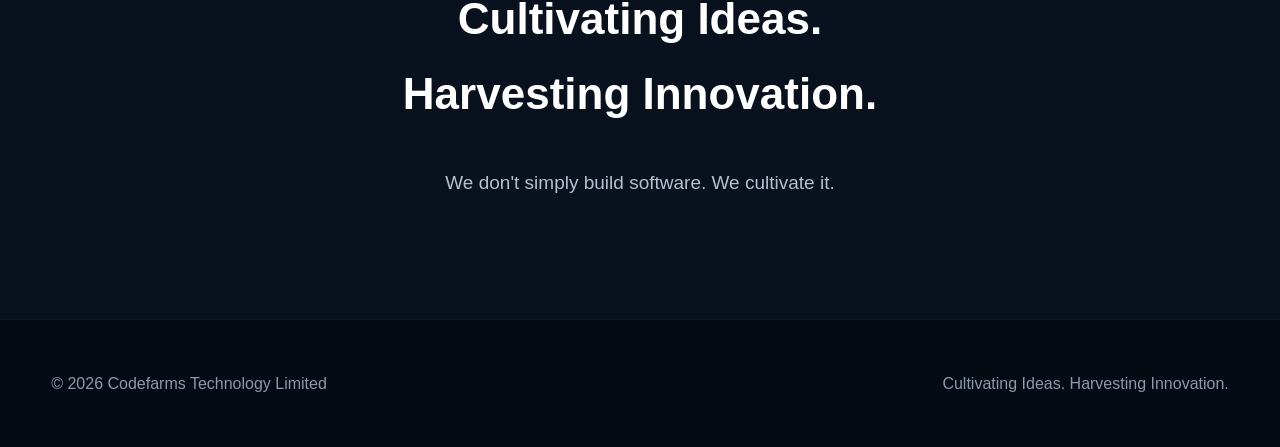
==== commit 4cd8b48a: "Remove unnecessary lines from index.html Removed poetic lines about products and harvest." ====
--- a/index.html
+++ b/index.html
@@ -106,9 +106,6 @@
             and intelligent agents,
             transforming innovation into digital products
             that create lasting value.
-            
-            Every product begins as a seed.
-            Every harvest plants the future.
 
         </p>
 
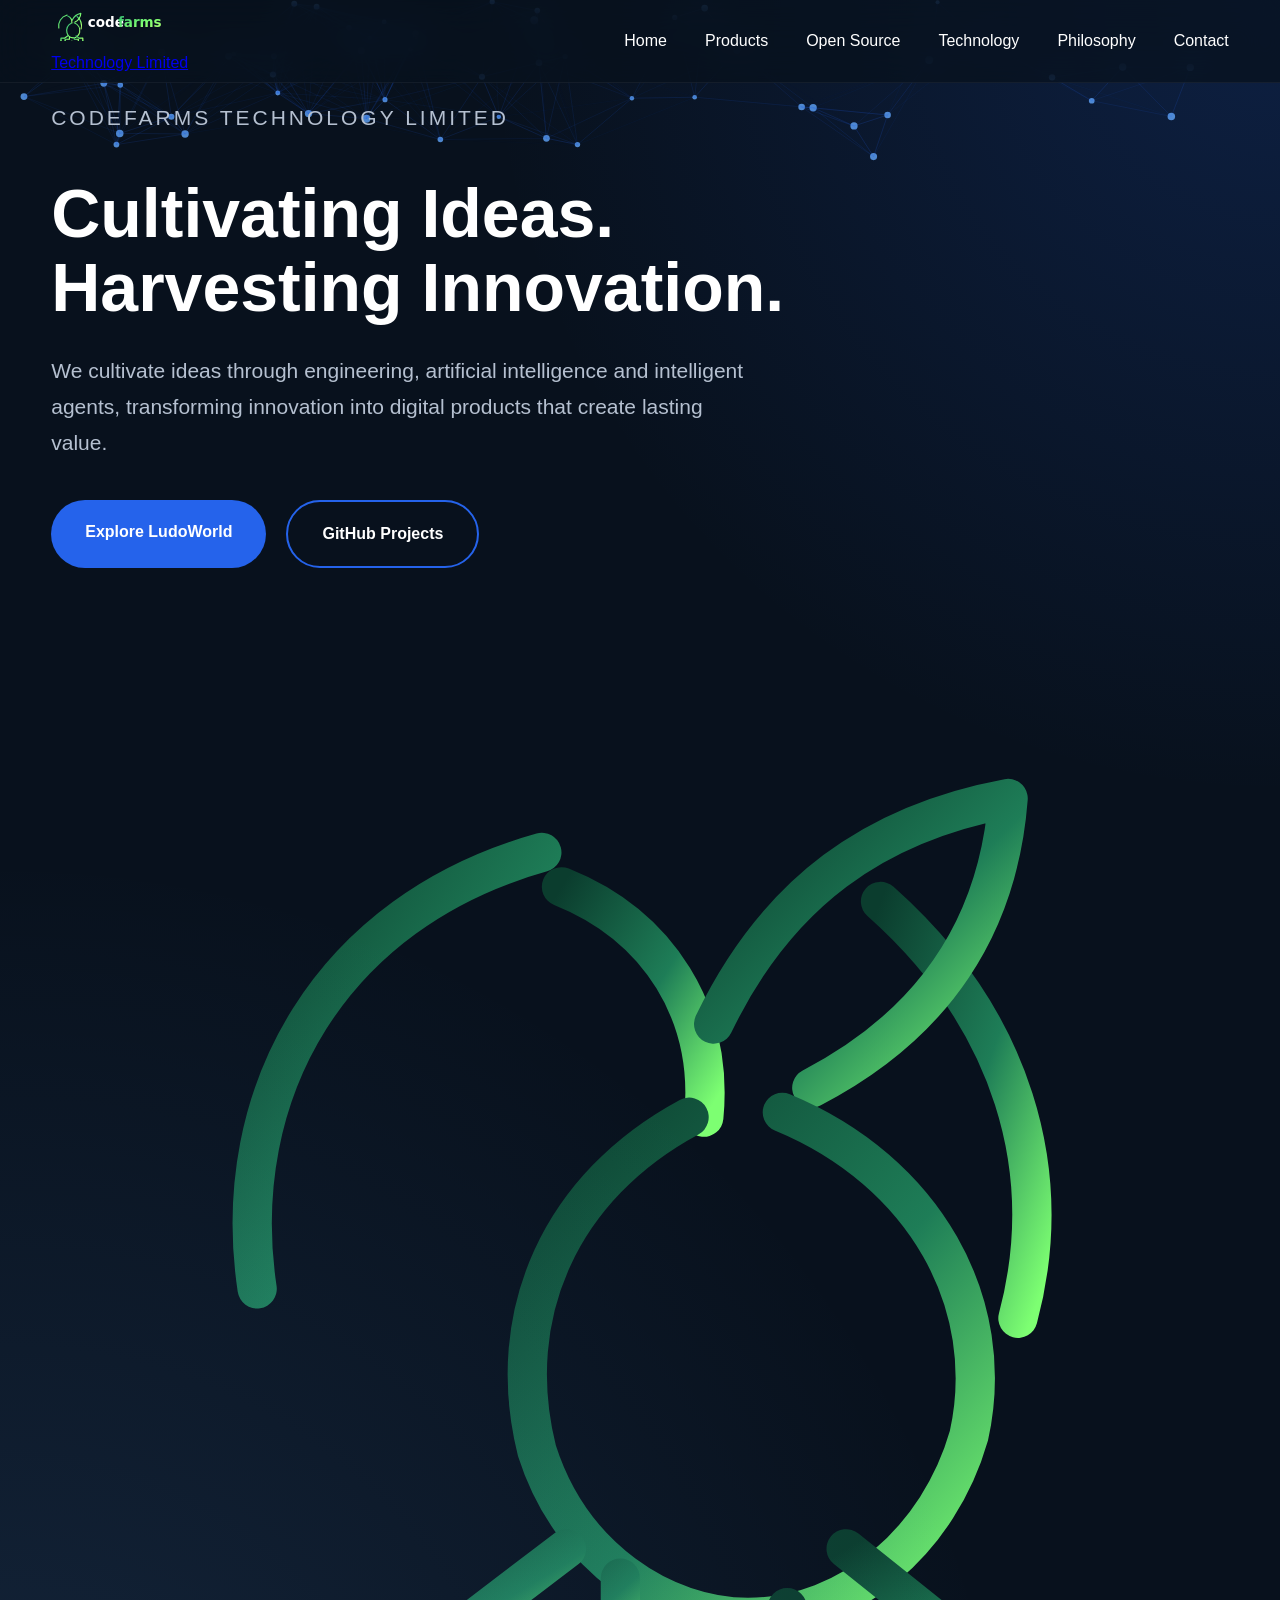
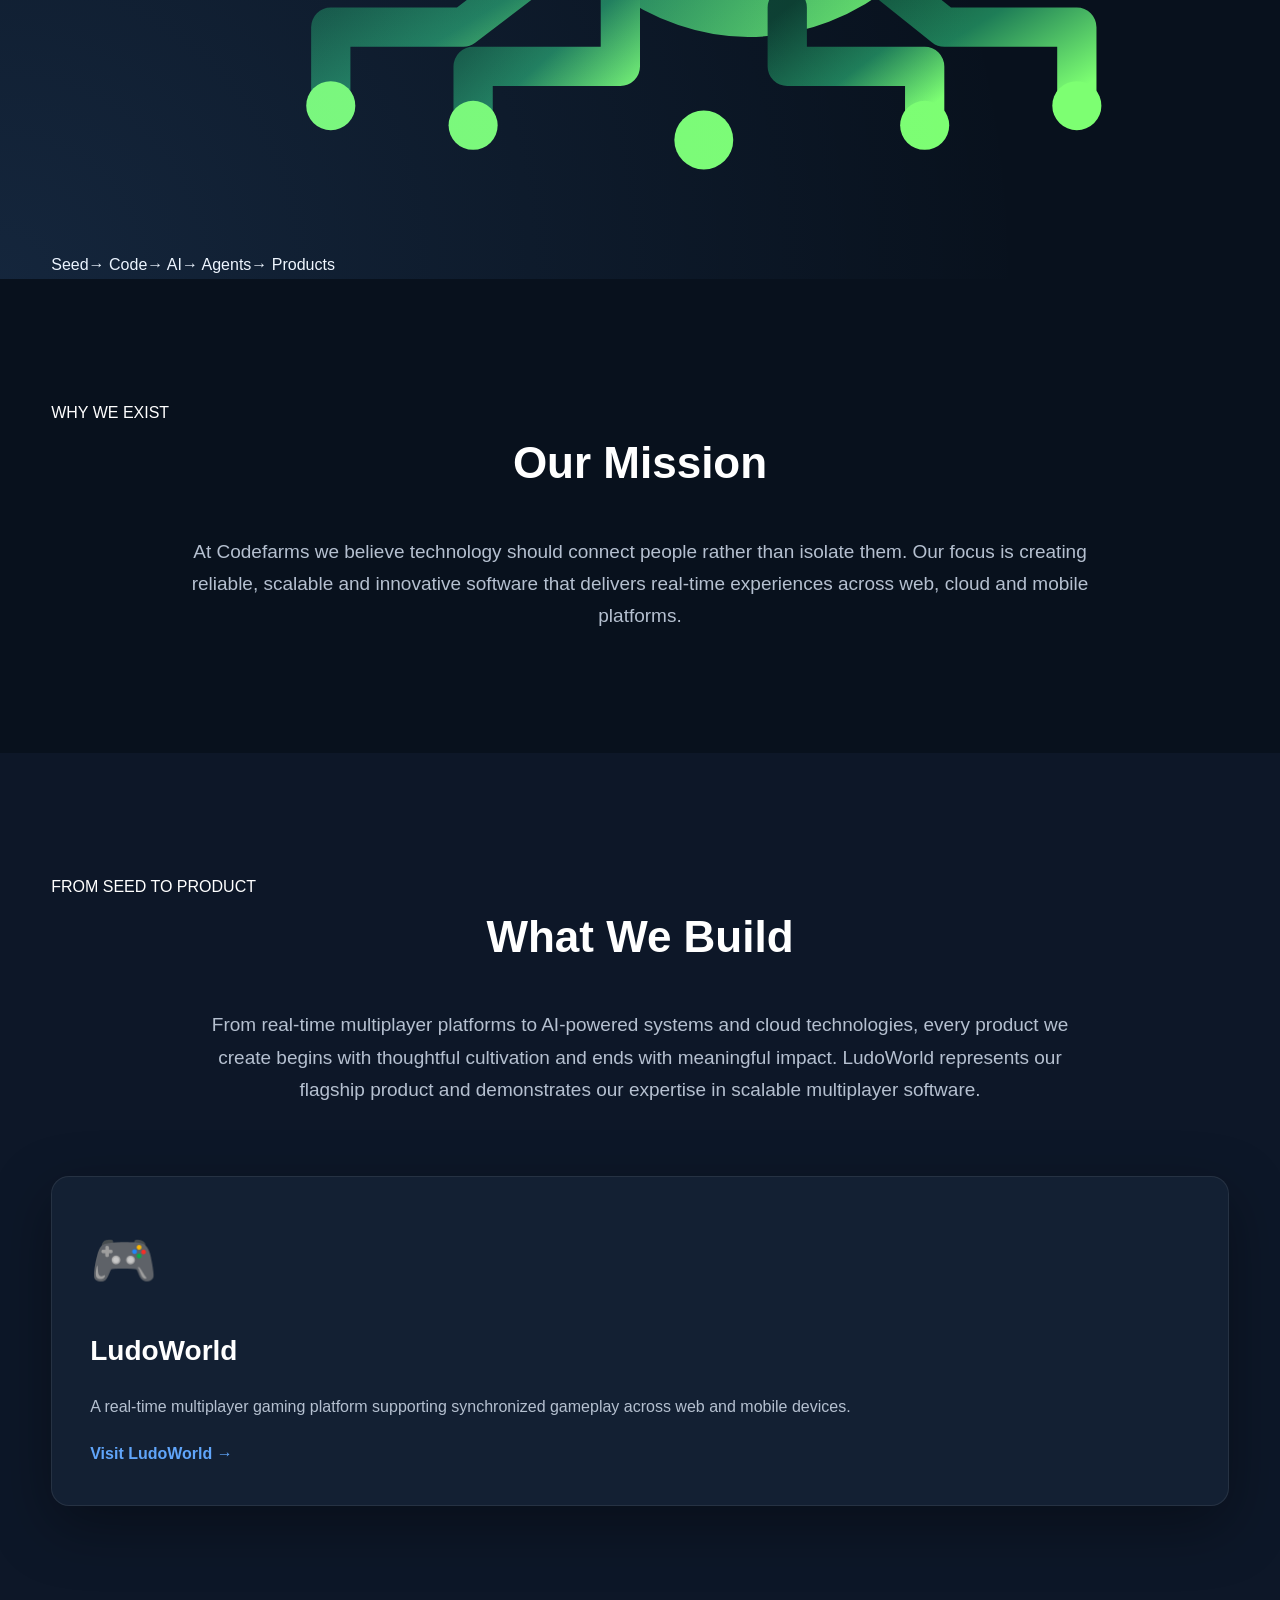
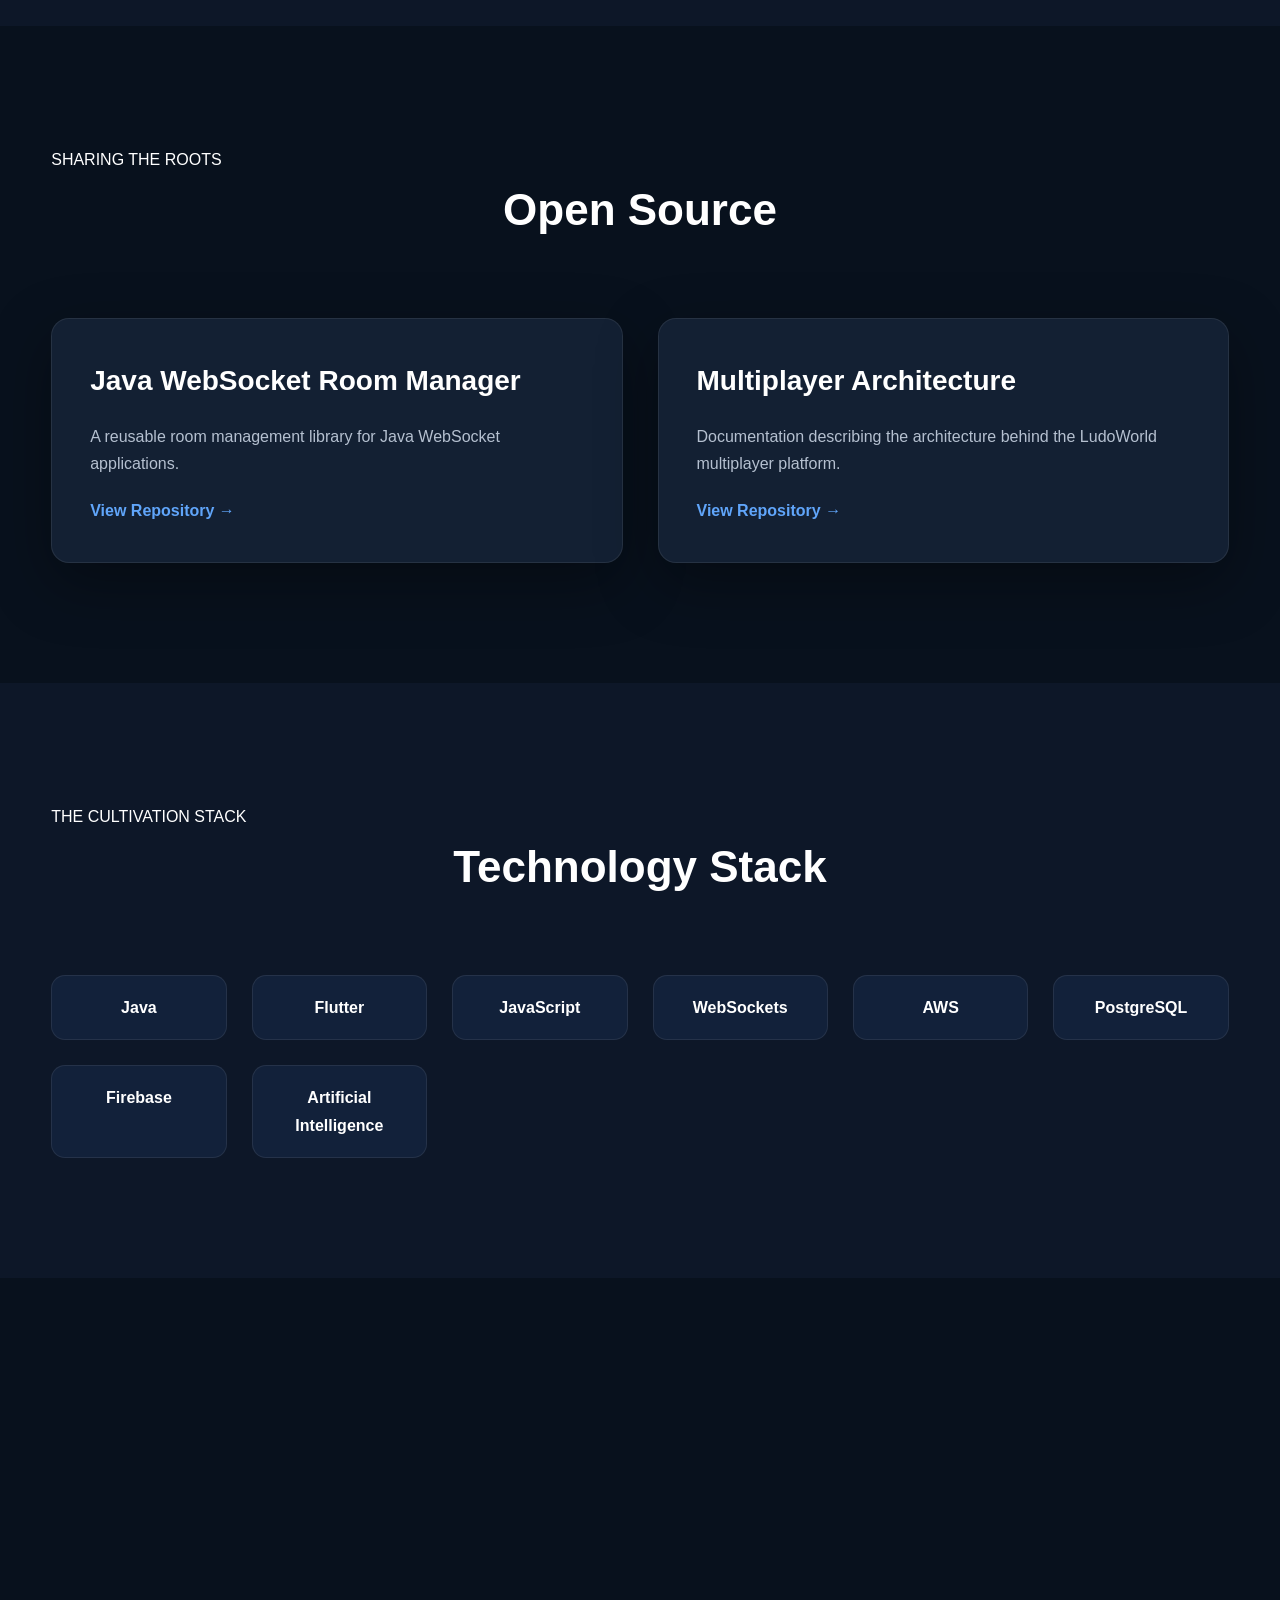
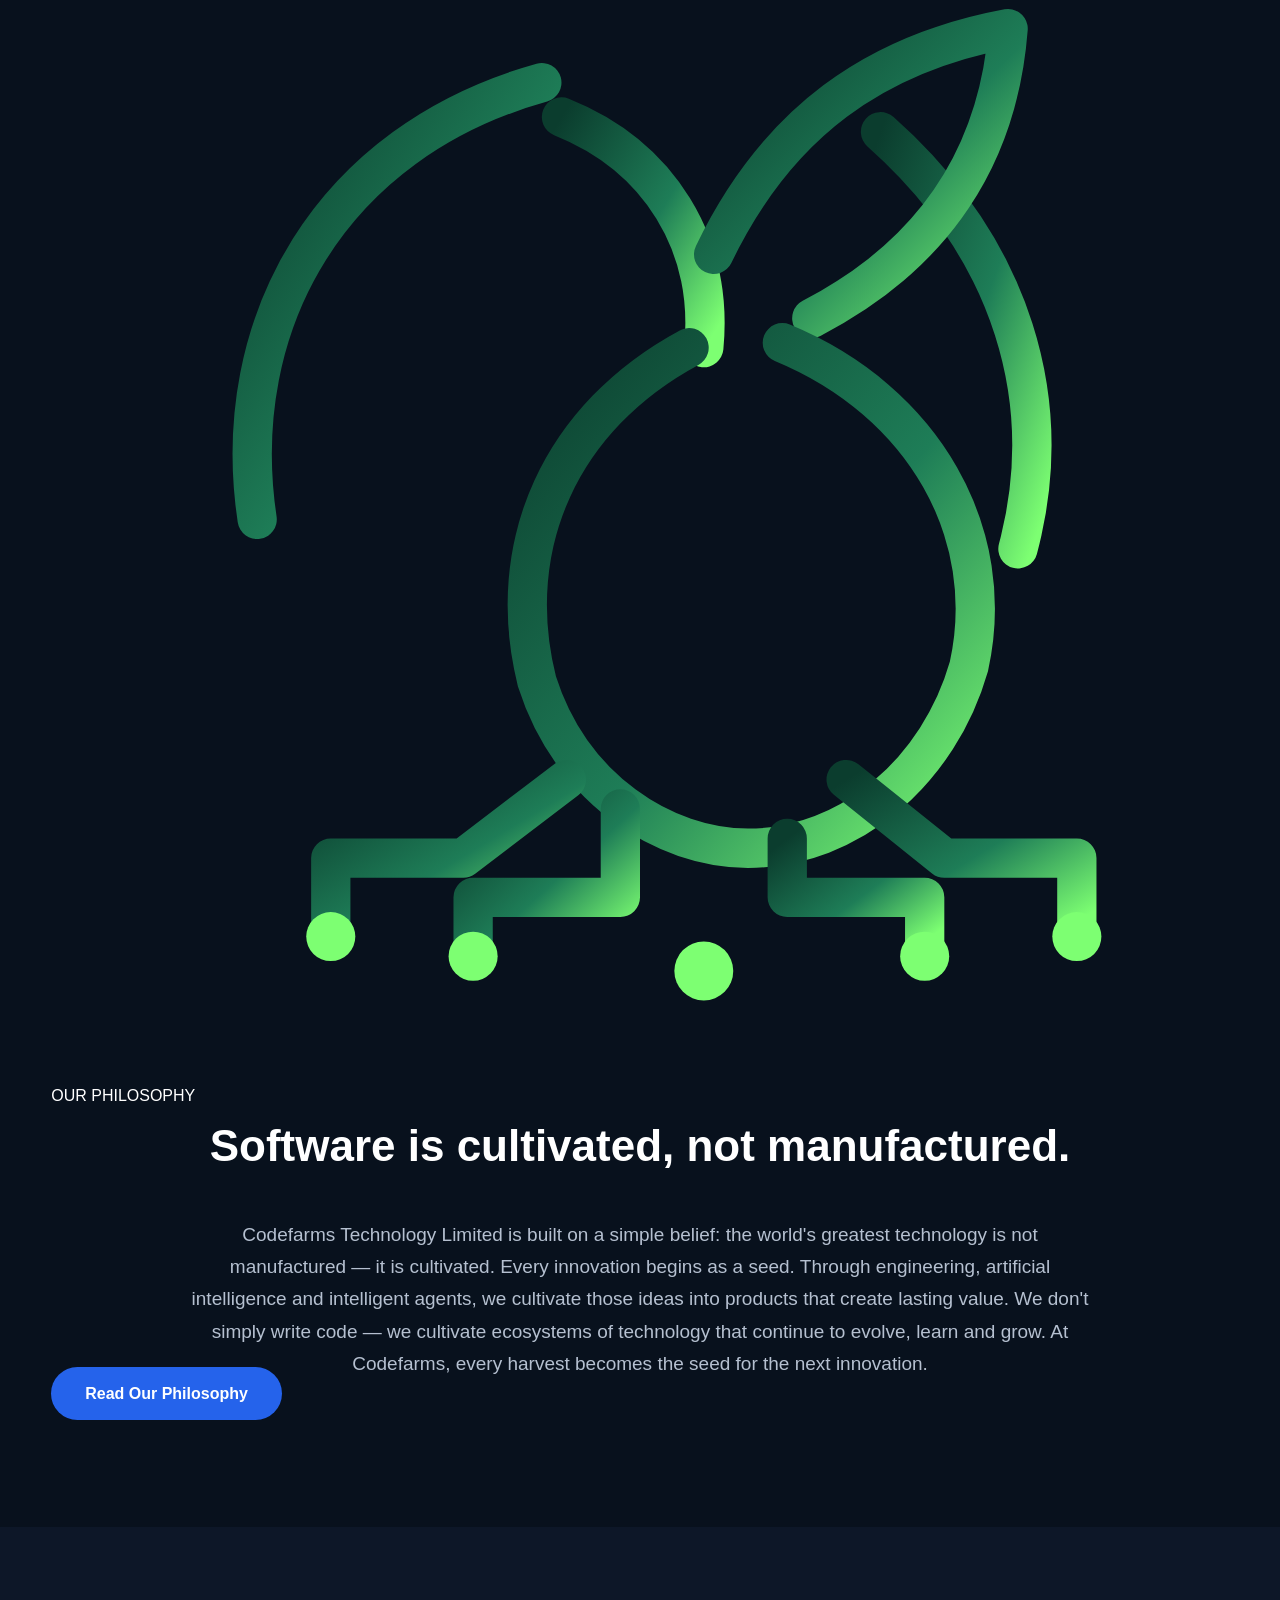
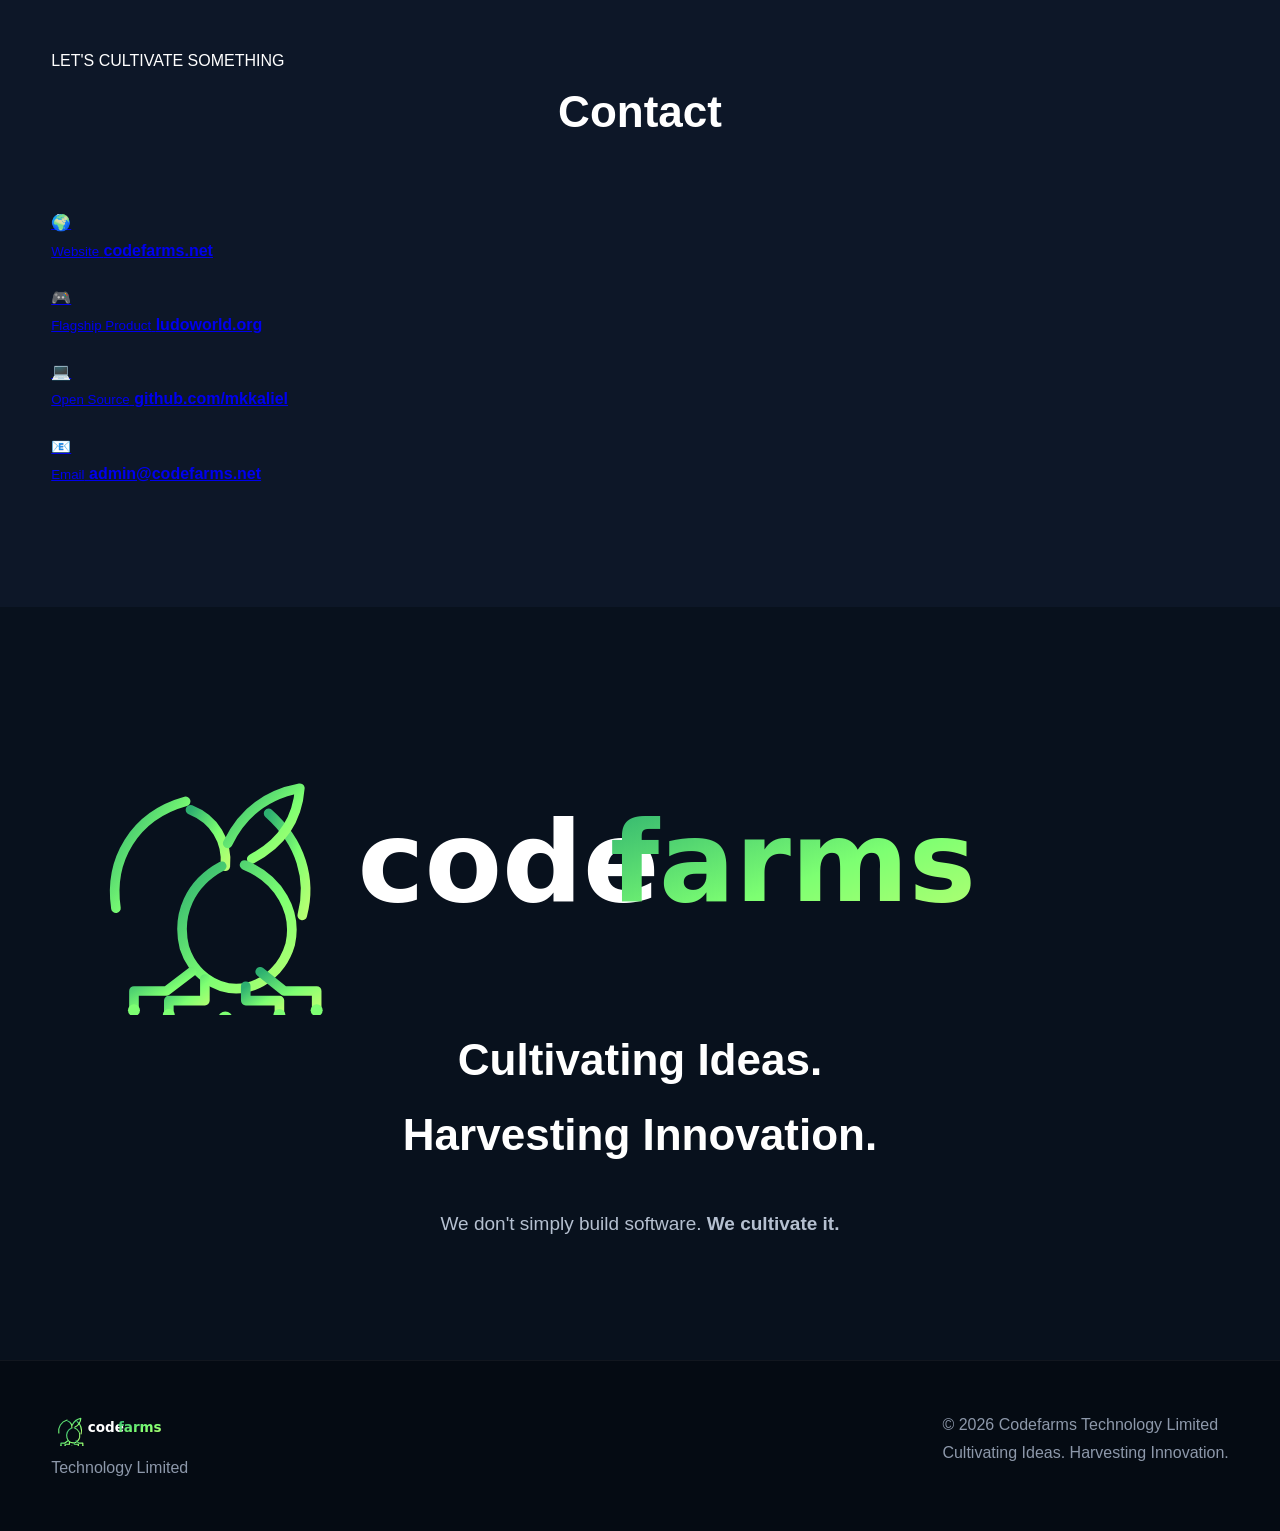
==== commit 0a64ca79: "Refactor index.html for clarity and branding Updated meta tags and improved header structure for bet" ====
--- a/index.html
+++ b/index.html
@@ -7,148 +7,114 @@
     <title>Codefarms Technology Limited</title>
 
     <meta name="description"
-          content="Codefarms Technology Limited builds real-time software, multiplayer systems, AI-powered solutions and developer technologies.">
+          content="Codefarms Technology Limited cultivates real-time software, multiplayer systems, AI-powered solutions and developer technologies.">
 
     <meta name="keywords"
           content="Codefarms,LudoWorld,Java,Flutter,WebSockets,AWS,AI,Software,Technology">
 
-    <meta name="theme-color" content="#08111d">
-
+    <meta name="theme-color" content="#0B3D2E">
+
+    <link rel="icon" type="image/svg+xml" href="assets/brand/codefarms-icon.svg">
     <link rel="stylesheet" href="style.css">
 </head>
 
 <body>
 
-<!-- ================= NAVIGATION ================= -->
-
 <header class="header">
-
     <div class="container nav">
 
-        <div class="logo">
-
-            <div class="logo-circle">
-                C
-            </div>
-
-            <div class="logo-text">
-
-                <span class="company">
-                    CODEFARMS
-                </span>
-
-                <span class="subtitle">
-                    Technology Limited
-                </span>
-
-            </div>
-
-        </div>
+        <a class="brand" href="#home" aria-label="Codefarms home">
+            <img src="assets/brand/codefarms-logo-dark.svg"
+                 alt="Codefarms"
+                 class="brand-logo">
+            <span class="brand-subtitle">Technology Limited</span>
+        </a>
 
         <nav>
-
             <ul id="menu">
-
                 <li><a href="#home">Home</a></li>
-
                 <li><a href="#products">Products</a></li>
-
                 <li><a href="#opensource">Open Source</a></li>
-
                 <li><a href="#technology">Technology</a></li>
-
                 <li><a href="philosophy.html">Philosophy</a></li>
-
                 <li><a href="#contact">Contact</a></li>
-
             </ul>
-
         </nav>
 
-        <div id="menuButton">
-
-            ☰
-
-        </div>
-
-    </div>
-
+        <div id="menuButton">☰</div>
+    </div>
 </header>
 
-<!-- ================= HERO ================= -->
-
 <section class="hero" id="home">
-
     <div class="hero-background">
-
         <div id="networkCanvas"></div>
-
-    </div>
-
-    <div class="container hero-content">
-
-        <p class="small-title">
-
-            CODEFARMS TECHNOLOGY LIMITED
-
-        </p>
-
-        <h1>
-            Cultivating Ideas.
-        <br>
-            Harvesting Innovation.
-        </h1>
-
-        <p>
-
-            We cultivate ideas through engineering,
-            artificial intelligence,
-            and intelligent agents,
-            transforming innovation into digital products
-            that create lasting value.
-
-        </p>
-
-        <div class="hero-buttons">
-
-            <a
-                    href="https://www.ludoworld.org"
-                    target="_blank"
-                    class="btn btn-primary">
-
-                Explore LudoWorld
-
-            </a>
-
-            <a
-                    href="https://github.com/mkkaliel"
-                    target="_blank"
-                    class="btn btn-secondary">
-
-                GitHub Projects
-
-            </a>
-
-        </div>
-
-    </div>
-
-</section>
-
-<!-- ================= MISSION ================= -->
+    </div>
+
+    <div class="container hero-grid">
+
+        <div class="hero-content">
+
+            <p class="small-title">CODEFARMS TECHNOLOGY LIMITED</p>
+
+            <h1>
+                Cultivating Ideas.
+                <br>
+                <span>Harvesting Innovation.</span>
+            </h1>
+
+            <p>
+                We cultivate ideas through engineering,
+                artificial intelligence and intelligent agents,
+                transforming innovation into digital products
+                that create lasting value.
+            </p>
+
+            <div class="hero-buttons">
+
+                <a href="https://www.ludoworld.org"
+                   target="_blank"
+                   rel="noopener"
+                   class="btn btn-primary">
+                    Explore LudoWorld
+                </a>
+
+                <a href="https://github.com/mkkaliel"
+                   target="_blank"
+                   rel="noopener"
+                   class="btn btn-secondary">
+                    GitHub Projects
+                </a>
+
+            </div>
+        </div>
+
+        <div class="hero-brand-mark" aria-hidden="true">
+
+            <div class="hero-glow"></div>
+
+            <img src="assets/brand/codefarms-icon.svg" alt="">
+
+            <div class="growth-path">
+                <span>Seed</span><b>→</b>
+                <span>Code</span><b>→</b>
+                <span>AI</span><b>→</b>
+                <span>Agents</span><b>→</b>
+                <span>Products</span>
+            </div>
+
+        </div>
+
+    </div>
+</section>
 
 <section class="section">
-
-    <div class="container">
-
-        <h2>
-
-            Our Mission
-
-        </h2>
+    <div class="container">
+
+        <p class="eyebrow">WHY WE EXIST</p>
+
+        <h2>Our Mission</h2>
 
         <p class="section-text">
-
             At Codefarms we believe technology should
             connect people rather than isolate them.
 
@@ -156,321 +122,259 @@
             scalable and innovative software that
             delivers real-time experiences across
             web, cloud and mobile platforms.
-
         </p>
 
     </div>
-
-</section>
-
-<!-- ================= PRODUCTS ================= -->
+</section>
 
 <section class="section dark" id="products">
-
-    <div class="container">
-
-        <h2>
-
-            What We Build
-
-        </h2>
+    <div class="container">
+
+        <p class="eyebrow">FROM SEED TO PRODUCT</p>
+
+        <h2>What We Build</h2>
+
         <p class="section-text">
-            From real-time multiplayer platforms to AI-powered systems and cloud technologies, every product we create begins with thoughtful cultivation and ends with meaningful impact.
-            
-            LudoWorld represents our flagship
-            product and demonstrates our expertise
+            From real-time multiplayer platforms to AI-powered systems and cloud technologies,
+            every product we create begins with thoughtful cultivation and ends with meaningful impact.
+
+            LudoWorld represents our flagship product and demonstrates our expertise
             in scalable multiplayer software.
-
         </p>
-        
+
         <div class="cards">
 
-            <div class="card">
-
-                <div class="icon">
-
-                    🎮
-
-                </div>
-
-                <h3>
-
-                    LudoWorld
-
-                </h3>
+            <div class="card featured-card">
+
+                <div class="icon">🎮</div>
+
+                <h3>LudoWorld</h3>
 
                 <p>
-
                     A real-time multiplayer gaming
                     platform supporting synchronized
                     gameplay across web and mobile
                     devices.
-
                 </p>
 
-                <a
-                        href="https://www.ludoworld.org"
-                        target="_blank">
-
+                <a href="https://www.ludoworld.org"
+                   target="_blank"
+                   rel="noopener">
                     Visit LudoWorld →
-
-                </a>
-
-            </div>
-
-        </div>
-
-    </div>
-
-</section>
-
-<!-- ================= OPEN SOURCE ================= -->
+                </a>
+
+            </div>
+
+        </div>
+
+    </div>
+</section>
 
 <section class="section" id="opensource">
-
-    <div class="container">
-
-        <h2>
-
-            Open Source
-
-        </h2>
+    <div class="container">
+
+        <p class="eyebrow">SHARING THE ROOTS</p>
+
+        <h2>Open Source</h2>
 
         <div class="cards">
 
             <div class="card">
 
-                <h3>
-
-                    Java WebSocket Room Manager
-
-                </h3>
+                <h3>Java WebSocket Room Manager</h3>
 
                 <p>
-
                     A reusable room management
                     library for Java WebSocket
                     applications.
-
                 </p>
 
-                <a
-                        href="https://github.com/mkkaliel/java-websocket-room-manager"
-                        target="_blank">
-
+                <a href="https://github.com/mkkaliel/java-websocket-room-manager"
+                   target="_blank"
+                   rel="noopener">
                     View Repository →
-
                 </a>
 
             </div>
 
             <div class="card">
 
-                <h3>
-
-                    Multiplayer Architecture
-
-                </h3>
+                <h3>Multiplayer Architecture</h3>
 
                 <p>
-
                     Documentation describing the
                     architecture behind the
                     LudoWorld multiplayer platform.
-
                 </p>
 
-                <a
-                        href="https://github.com/mkkaliel/ludoworld-multiplayer-architecture"
-                        target="_blank">
-
+                <a href="https://github.com/mkkaliel/ludoworld-multiplayer-architecture"
+                   target="_blank"
+                   rel="noopener">
                     View Repository →
-
-                </a>
-
-            </div>
-
-        </div>
-
-    </div>
-
-</section>
-
-<!-- ================= TECHNOLOGY ================= -->
+                </a>
+
+            </div>
+
+        </div>
+
+    </div>
+</section>
 
 <section class="section dark" id="technology">
-
-    <div class="container">
+    <div class="container">
+
+        <p class="eyebrow">THE CULTIVATION STACK</p>
+
+        <h2>Technology Stack</h2>
+
+        <div class="tech-grid">
+            <span>Java</span>
+            <span>Flutter</span>
+            <span>JavaScript</span>
+            <span>WebSockets</span>
+            <span>AWS</span>
+            <span>PostgreSQL</span>
+            <span>Firebase</span>
+            <span>Artificial Intelligence</span>
+        </div>
+
+    </div>
+</section>
+
+<section id="philosophy" class="section philosophy-section">
+    <div class="container">
+
+        <div class="philosophy-card">
+
+            <div class="philosophy-icon">
+                <img src="assets/brand/codefarms-icon.svg" alt="" aria-hidden="true">
+            </div>
+
+            <div class="philosophy-copy">
+
+                <p class="eyebrow">OUR PHILOSOPHY</p>
+
+                <h2>Software is cultivated, not manufactured.</h2>
+
+                <p class="section-text philosophy-text">
+                    Codefarms Technology Limited is built on a simple belief:
+                    the world's greatest technology is not manufactured — it is cultivated.
+
+                    Every innovation begins as a seed.
+
+                    Through engineering, artificial intelligence and intelligent agents,
+                    we cultivate those ideas into products that create lasting value.
+
+                    We don't simply write code — we cultivate ecosystems of technology
+                    that continue to evolve, learn and grow.
+
+                    At Codefarms, every harvest becomes the seed for the next innovation.
+                </p>
+
+                <a class="btn btn-primary" href="philosophy.html">
+                    Read Our Philosophy
+                </a>
+
+            </div>
+
+        </div>
+
+    </div>
+</section>
+
+<section class="section dark" id="contact">
+    <div class="container">
+
+        <p class="eyebrow">LET'S CULTIVATE SOMETHING</p>
+
+        <h2>Contact</h2>
+
+        <div class="contact-box">
+
+            <a href="https://codefarms.net">
+                <span>🌍</span>
+                <div>
+                    <small>Website</small>
+                    <strong>codefarms.net</strong>
+                </div>
+            </a>
+
+            <a href="https://www.ludoworld.org"
+               target="_blank"
+               rel="noopener">
+                <span>🎮</span>
+                <div>
+                    <small>Flagship Product</small>
+                    <strong>ludoworld.org</strong>
+                </div>
+            </a>
+
+            <a href="https://github.com/mkkaliel"
+               target="_blank"
+               rel="noopener">
+                <span>💻</span>
+                <div>
+                    <small>Open Source</small>
+                    <strong>github.com/mkkaliel</strong>
+                </div>
+            </a>
+
+            <a href="mailto:admin@codefarms.net">
+                <span>📧</span>
+                <div>
+                    <small>Email</small>
+                    <strong>admin@codefarms.net</strong>
+                </div>
+            </a>
+
+        </div>
+
+    </div>
+</section>
+
+<section class="section brand-statement">
+    <div class="container">
+
+        <img src="assets/brand/codefarms-logo-dark.svg"
+             alt="Codefarms"
+             class="statement-logo">
 
         <h2>
-
-            Technology Stack
-
-        </h2>
-
-        <div class="tech-grid">
-
-            <span>Java</span>
-
-            <span>Flutter</span>
-
-            <span>JavaScript</span>
-
-            <span>WebSockets</span>
-
-            <span>AWS</span>
-
-            <span>PostgreSQL</span>
-
-            <span>Firebase</span>
-
-            <span>Artificial Intelligence</span>
-
-        </div>
-
-    </div>
-
-</section>
-
-<!-- ================= Philosophy ================= -->
-
-<section id="philosophy" class="section">
-
-    <div class="container">
-
-        <h2>
-        
-        The Codefarms Philosophy
-        
-        </h2>
-
-        <p class="section-text">
-            
-            Codefarms Technology Limited is built on a simple belief:
-            
-            the world's greatest technology is not manufactured—
-            
-            it is cultivated.
-            
-            Every innovation begins as a seed.
-            
-            Through engineering,
-            
-            artificial intelligence,
-            
-            and intelligent agents,
-            
-            we cultivate those ideas into products that create lasting value.
-
-            We don’t simply write code—we cultivate ecosystems of technology that continue to evolve, learn, and grow.
-            
-            At Codefarms, every harvest becomes the seed for the next innovation.
-        </p>
-       
-        <a class="btn btn-primary"
-        
-            href="philosophy.html">
-            
-            Read Our Philosophy
-
-        </a>
-    </div>
-
-</section>
-
-<!-- ================= CONTACT ================= -->
-
-<section class="section dark" id="contact">
-
-    <div class="container">
-
-        <h2>
-
-            Contact
-
-        </h2>
-
-        <div class="contact-box">
-
-            <p>
-
-                🌍
-
-                https://codefarms.net
-
-            </p>
-
-            <p>
-
-                🎮
-
-                https://www.ludoworld.org
-
-            </p>
-
-            <p>
-
-                💻
-
-                https://github.com/mkkaliel
-
-            </p>
-
-            <p>
-
-                📧
-
-                admin@codefarms.net
-
-            </p>
-
-        </div>
-
-    </div>
-
-</section>
-    <section class="section">
-    
-    <div class="container">
-    
-        <h2>
-        
             Cultivating Ideas.
             <br>
-            Harvesting Innovation.
-        
+            <span>Harvesting Innovation.</span>
         </h2>
-    
+
         <p class="section-text">
-        
             We don't simply build software.
-            
-            We cultivate it.
-        
+            <strong>We cultivate it.</strong>
         </p>
-    
-    </div>
-
-</section>
-    
-<!-- ================= FOOTER ================= -->
+
+    </div>
+</section>
 
 <footer>
-
     <div class="container footer">
 
-        <p>
-
-            © 2026 Codefarms Technology Limited
-
-        </p>
-
-        <p>
-            Cultivating Ideas. Harvesting Innovation.
-        </p>
-
-    </div>
-
+        <div class="footer-brand">
+
+            <img src="assets/brand/codefarms-logo-dark.svg"
+                 alt="Codefarms"
+                 class="footer-logo">
+
+            <span>Technology Limited</span>
+
+        </div>
+
+        <div class="footer-copy">
+
+            <p>© 2026 Codefarms Technology Limited</p>
+
+            <p>Cultivating Ideas. Harvesting Innovation.</p>
+
+        </div>
+
+    </div>
 </footer>
 
 <script src="script.js"></script>
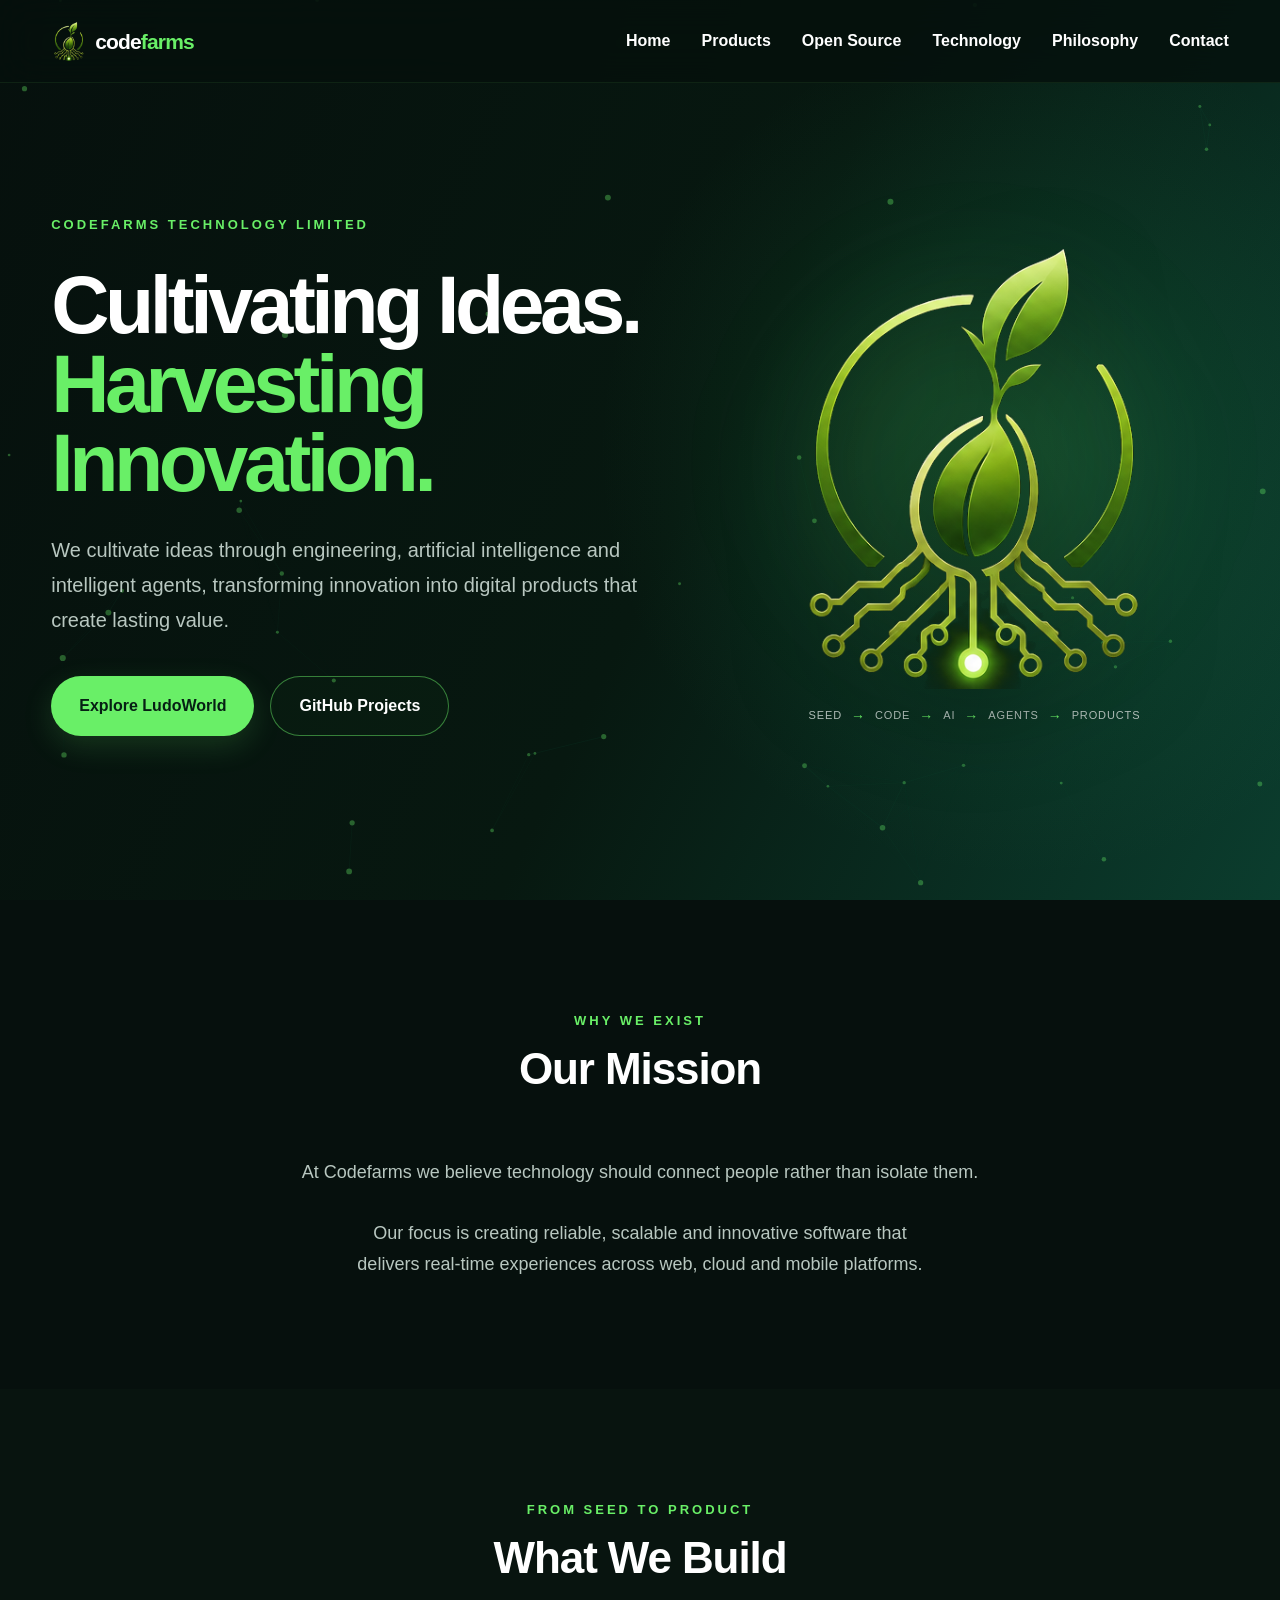
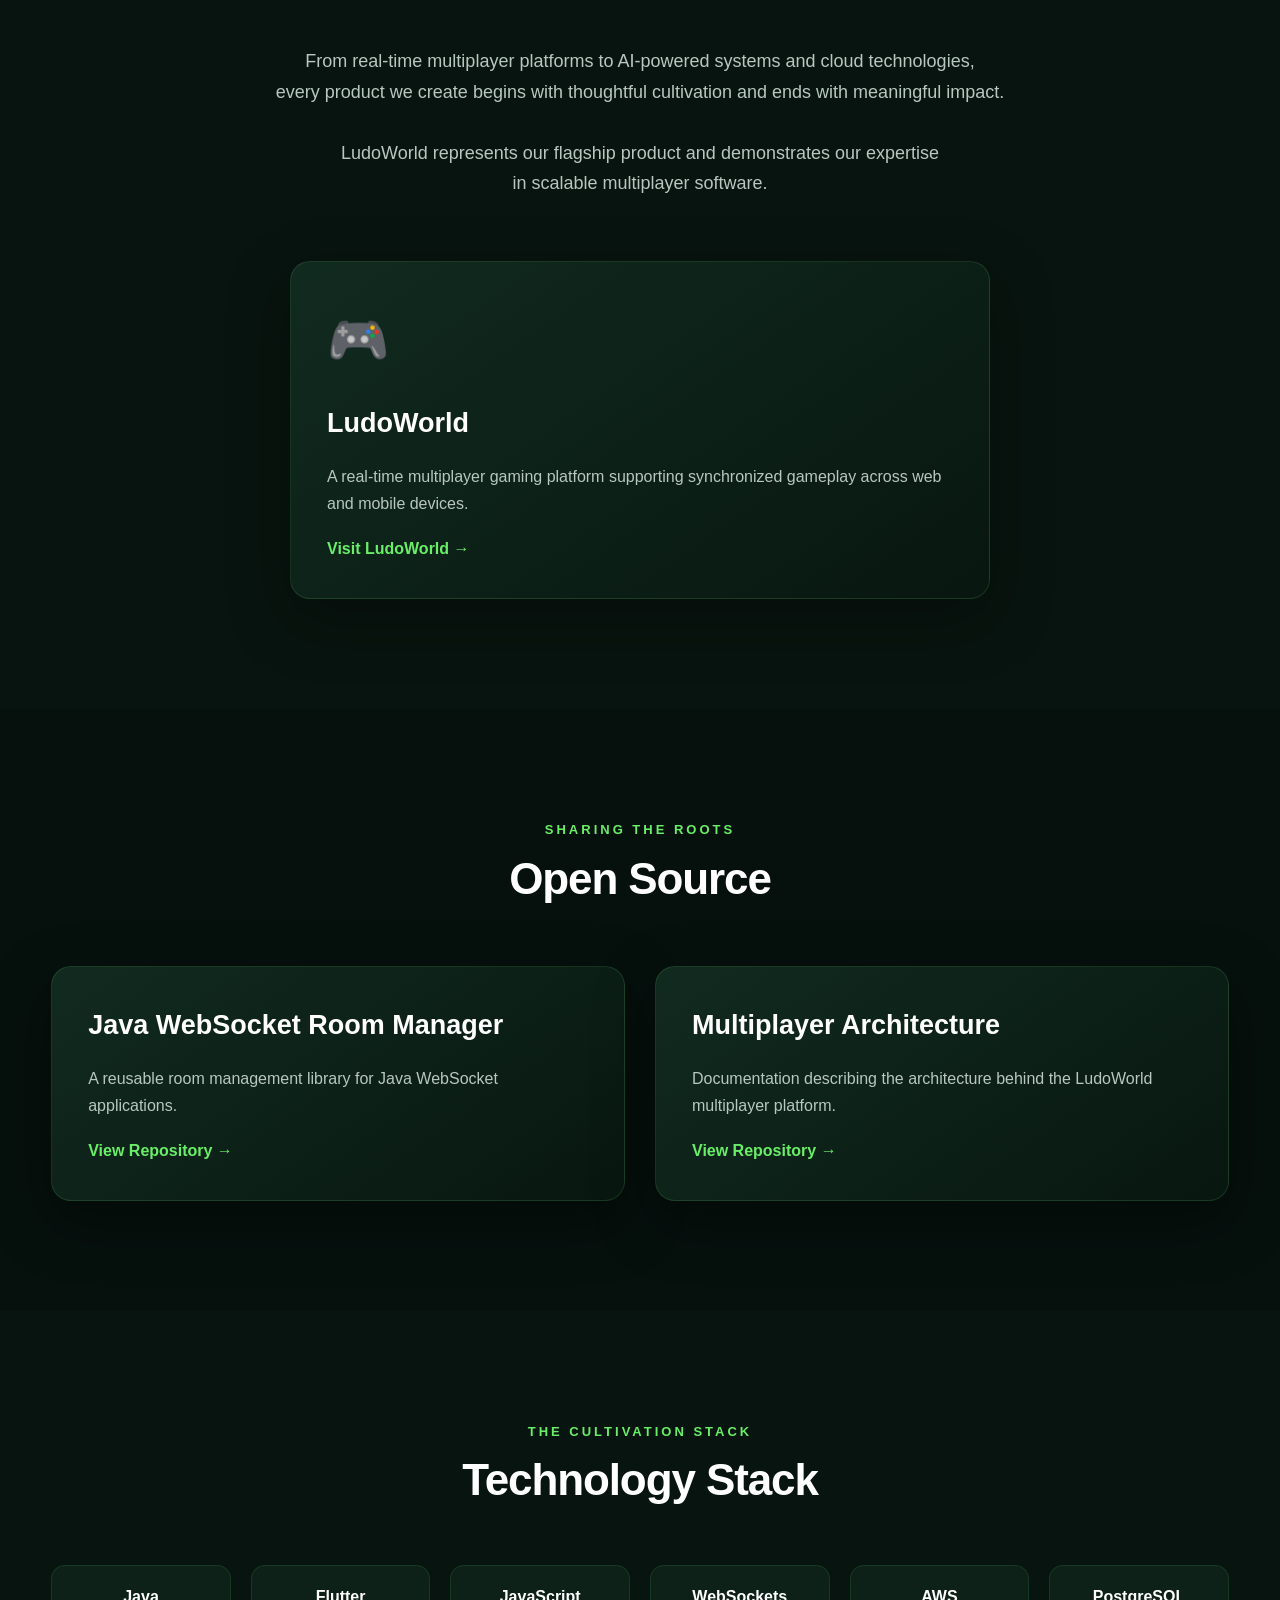
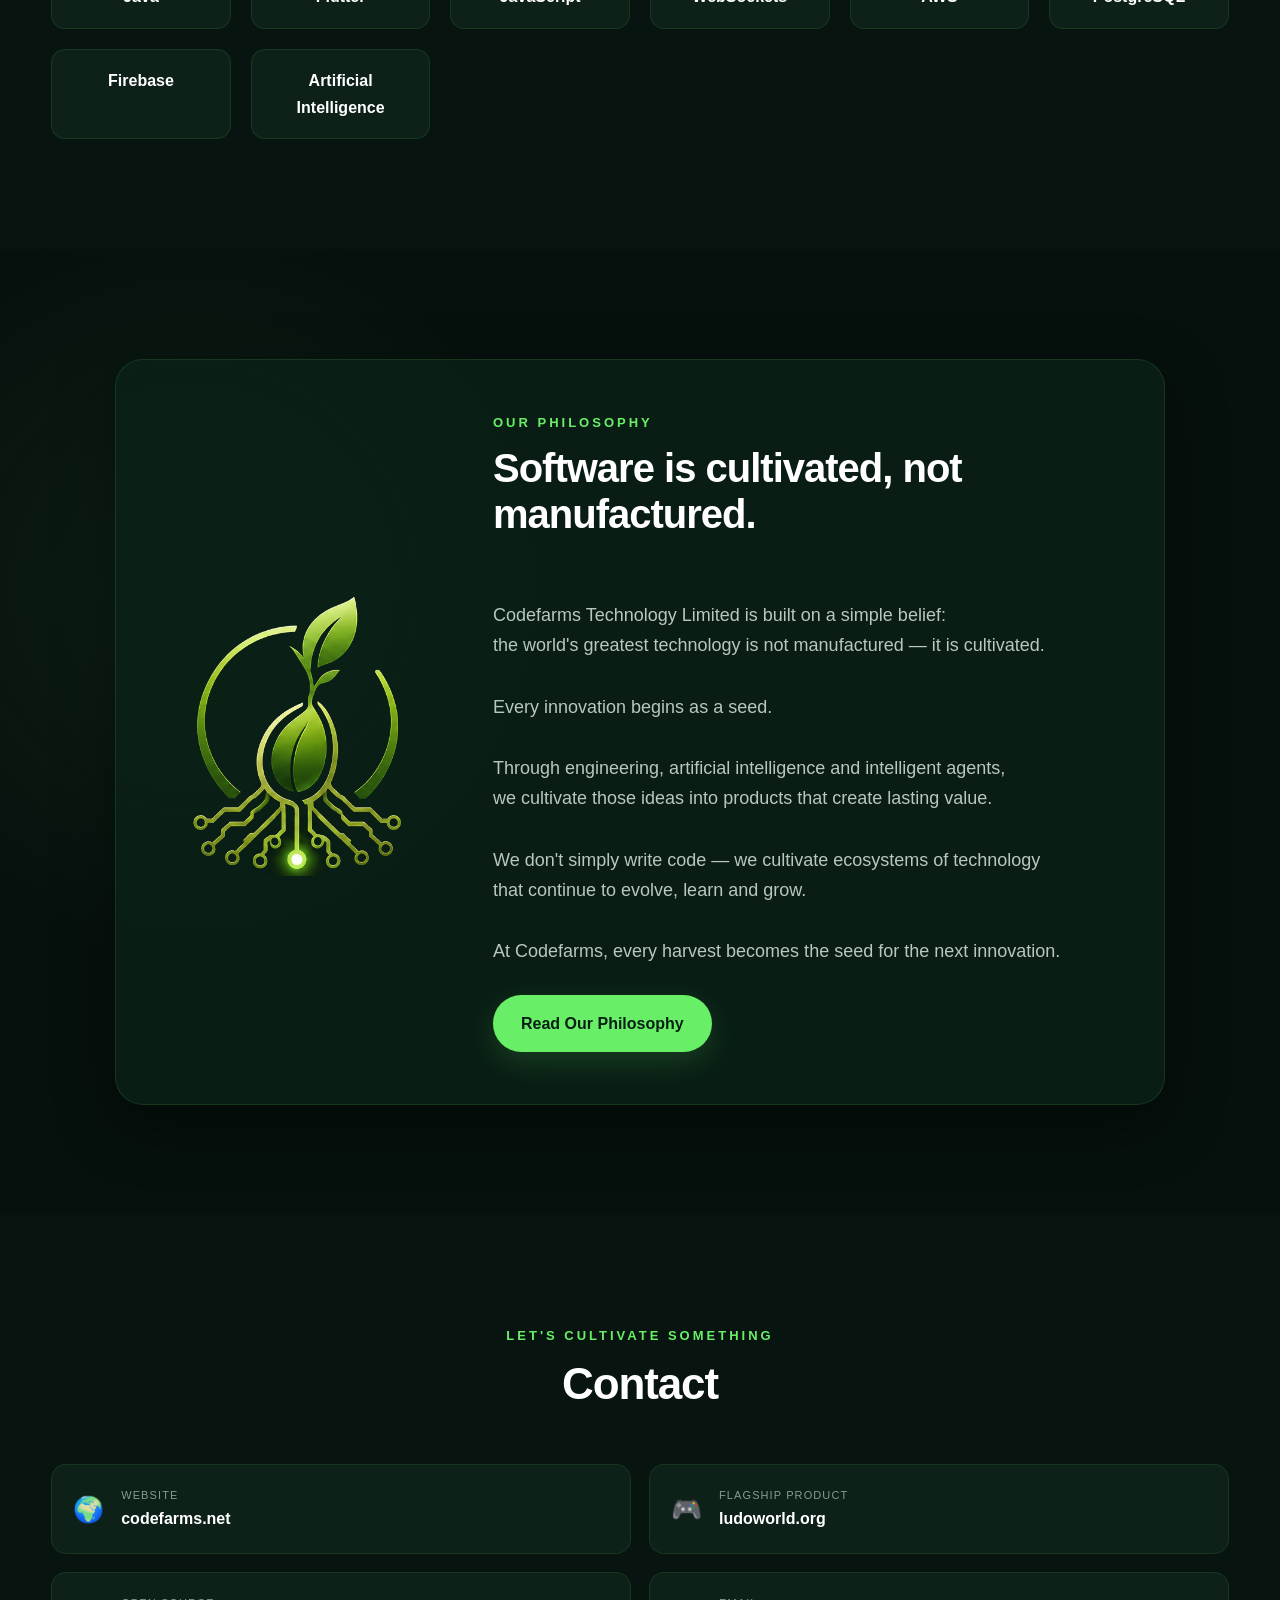
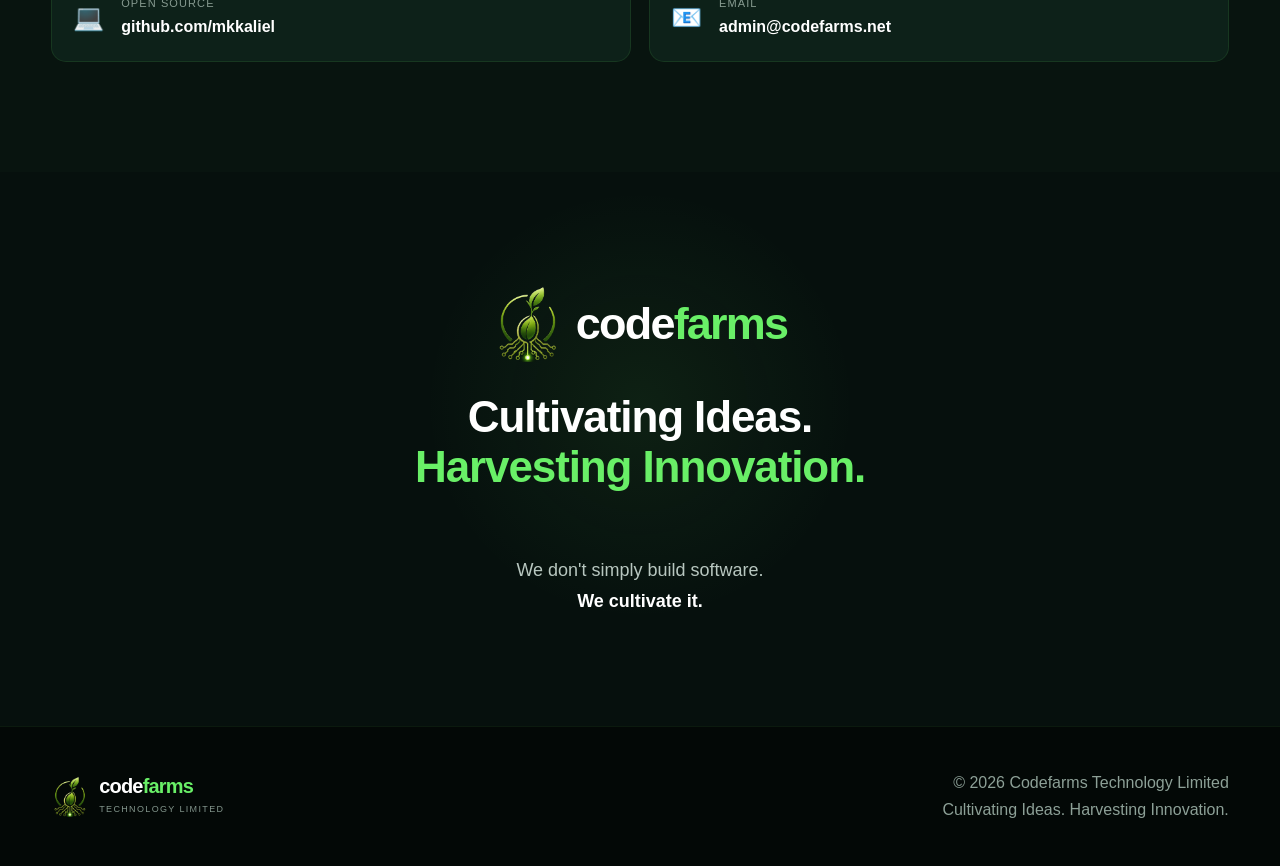
==== commit 32324e9d: "Add files via upload" ====
--- a/index.html
+++ b/index.html
@@ -12,9 +12,11 @@
     <meta name="keywords"
           content="Codefarms,LudoWorld,Java,Flutter,WebSockets,AWS,AI,Software,Technology">
 
-    <meta name="theme-color" content="#0B3D2E">
-
-    <link rel="icon" type="image/svg+xml" href="assets/brand/codefarms-icon.svg">
+    <meta name="theme-color" content="#07110e">
+
+    <link rel="icon" type="image/png" sizes="64x64" href="assets/brand/codefarms-icon-64.png">
+    <link rel="apple-touch-icon" href="assets/brand/codefarms-icon-180.png">
+
     <link rel="stylesheet" href="style.css">
 </head>
 
@@ -24,10 +26,15 @@
     <div class="container nav">
 
         <a class="brand" href="#home" aria-label="Codefarms home">
-            <img src="assets/brand/codefarms-logo-dark.svg"
-                 alt="Codefarms"
-                 class="brand-logo">
-            <span class="brand-subtitle">Technology Limited</span>
+            <img
+                src="assets/brand/codefarms-seed.png"
+                alt=""
+                class="brand-icon"
+                aria-hidden="true">
+
+            <span class="brand-wordmark">
+                <span class="brand-code">code</span><span class="brand-farms">farms</span>
+            </span>
         </a>
 
         <nav>
@@ -41,11 +48,12 @@
             </ul>
         </nav>
 
-        <div id="menuButton">☰</div>
+        <button id="menuButton" type="button" aria-label="Open navigation">☰</button>
     </div>
 </header>
 
 <section class="hero" id="home">
+
     <div class="hero-background">
         <div id="networkCanvas"></div>
     </div>
@@ -63,10 +71,9 @@
             </h1>
 
             <p>
-                We cultivate ideas through engineering,
-                artificial intelligence and intelligent agents,
-                transforming innovation into digital products
-                that create lasting value.
+                We cultivate ideas through engineering, artificial intelligence
+                and intelligent agents, transforming innovation into digital
+                products that create lasting value.
             </p>
 
             <div class="hero-buttons">
@@ -88,42 +95,47 @@
             </div>
         </div>
 
-        <div class="hero-brand-mark" aria-hidden="true">
-
-            <div class="hero-glow"></div>
-
-            <img src="assets/brand/codefarms-icon.svg" alt="">
-
-            <div class="growth-path">
-                <span>Seed</span><b>→</b>
-                <span>Code</span><b>→</b>
-                <span>AI</span><b>→</b>
-                <span>Agents</span><b>→</b>
+        <div class="hero-brand">
+
+            <div class="seed-stage">
+
+                <div class="seed-aura"></div>
+
+                <img
+                    src="assets/brand/codefarms-seed.png"
+                    class="hero-seed"
+                    alt="Codefarms seed and circuit symbol">
+
+            </div>
+
+            <div class="growth-path" aria-label="Seed to products">
+                <span>Seed</span>
+                <b>→</b>
+                <span>Code</span>
+                <b>→</b>
+                <span>AI</span>
+                <b>→</b>
+                <span>Agents</span>
+                <b>→</b>
                 <span>Products</span>
             </div>
 
         </div>
 
     </div>
+
 </section>
 
 <section class="section">
     <div class="container">
-
         <p class="eyebrow">WHY WE EXIST</p>
-
         <h2>Our Mission</h2>
-
         <p class="section-text">
-            At Codefarms we believe technology should
-            connect people rather than isolate them.
-
-            Our focus is creating reliable,
-            scalable and innovative software that
-            delivers real-time experiences across
-            web, cloud and mobile platforms.
+            At Codefarms we believe technology should connect people rather than isolate them.
+
+            Our focus is creating reliable, scalable and innovative software that
+            delivers real-time experiences across web, cloud and mobile platforms.
         </p>
-
     </div>
 </section>
 
@@ -131,7 +143,6 @@
     <div class="container">
 
         <p class="eyebrow">FROM SEED TO PRODUCT</p>
-
         <h2>What We Build</h2>
 
         <p class="section-text">
@@ -143,28 +154,17 @@
         </p>
 
         <div class="cards">
-
             <div class="card featured-card">
-
                 <div class="icon">🎮</div>
-
                 <h3>LudoWorld</h3>
-
                 <p>
-                    A real-time multiplayer gaming
-                    platform supporting synchronized
-                    gameplay across web and mobile
-                    devices.
+                    A real-time multiplayer gaming platform supporting synchronized
+                    gameplay across web and mobile devices.
                 </p>
-
-                <a href="https://www.ludoworld.org"
-                   target="_blank"
-                   rel="noopener">
+                <a href="https://www.ludoworld.org" target="_blank" rel="noopener">
                     Visit LudoWorld →
                 </a>
-
-            </div>
-
+            </div>
         </div>
 
     </div>
@@ -174,45 +174,30 @@
     <div class="container">
 
         <p class="eyebrow">SHARING THE ROOTS</p>
-
         <h2>Open Source</h2>
 
         <div class="cards">
 
             <div class="card">
-
                 <h3>Java WebSocket Room Manager</h3>
-
                 <p>
-                    A reusable room management
-                    library for Java WebSocket
-                    applications.
+                    A reusable room management library for Java WebSocket applications.
                 </p>
-
                 <a href="https://github.com/mkkaliel/java-websocket-room-manager"
-                   target="_blank"
-                   rel="noopener">
+                   target="_blank" rel="noopener">
                     View Repository →
                 </a>
-
             </div>
 
             <div class="card">
-
                 <h3>Multiplayer Architecture</h3>
-
                 <p>
-                    Documentation describing the
-                    architecture behind the
-                    LudoWorld multiplayer platform.
+                    Documentation describing the architecture behind the LudoWorld multiplayer platform.
                 </p>
-
                 <a href="https://github.com/mkkaliel/ludoworld-multiplayer-architecture"
-                   target="_blank"
-                   rel="noopener">
+                   target="_blank" rel="noopener">
                     View Repository →
                 </a>
-
             </div>
 
         </div>
@@ -224,7 +209,6 @@
     <div class="container">
 
         <p class="eyebrow">THE CULTIVATION STACK</p>
-
         <h2>Technology Stack</h2>
 
         <div class="tech-grid">
@@ -247,13 +231,14 @@
         <div class="philosophy-card">
 
             <div class="philosophy-icon">
-                <img src="assets/brand/codefarms-icon.svg" alt="" aria-hidden="true">
+                <img src="assets/brand/codefarms-seed.png"
+                     alt=""
+                     aria-hidden="true">
             </div>
 
             <div class="philosophy-copy">
 
                 <p class="eyebrow">OUR PHILOSOPHY</p>
-
                 <h2>Software is cultivated, not manufactured.</h2>
 
                 <p class="section-text philosophy-text">
@@ -286,7 +271,6 @@
     <div class="container">
 
         <p class="eyebrow">LET'S CULTIVATE SOMETHING</p>
-
         <h2>Contact</h2>
 
         <div class="contact-box">
@@ -299,9 +283,7 @@
                 </div>
             </a>
 
-            <a href="https://www.ludoworld.org"
-               target="_blank"
-               rel="noopener">
+            <a href="https://www.ludoworld.org" target="_blank" rel="noopener">
                 <span>🎮</span>
                 <div>
                     <small>Flagship Product</small>
@@ -309,9 +291,7 @@
                 </div>
             </a>
 
-            <a href="https://github.com/mkkaliel"
-               target="_blank"
-               rel="noopener">
+            <a href="https://github.com/mkkaliel" target="_blank" rel="noopener">
                 <span>💻</span>
                 <div>
                     <small>Open Source</small>
@@ -335,9 +315,12 @@
 <section class="section brand-statement">
     <div class="container">
 
-        <img src="assets/brand/codefarms-logo-dark.svg"
-             alt="Codefarms"
-             class="statement-logo">
+        <div class="statement-brand">
+            <img src="assets/brand/codefarms-seed.png" alt="" aria-hidden="true">
+            <div class="statement-wordmark">
+                <span class="brand-code">code</span><span class="brand-farms">farms</span>
+            </div>
+        </div>
 
         <h2>
             Cultivating Ideas.
@@ -358,20 +341,23 @@
 
         <div class="footer-brand">
 
-            <img src="assets/brand/codefarms-logo-dark.svg"
-                 alt="Codefarms"
-                 class="footer-logo">
-
-            <span>Technology Limited</span>
+            <img src="assets/brand/codefarms-seed.png"
+                 alt=""
+                 class="footer-seed"
+                 aria-hidden="true">
+
+            <div>
+                <div class="footer-wordmark">
+                    <span class="brand-code">code</span><span class="brand-farms">farms</span>
+                </div>
+                <span class="footer-limited">Technology Limited</span>
+            </div>
 
         </div>
 
         <div class="footer-copy">
-
-            <p>© 2026 Codefarms Technology Limited</p>
-
+            <p>© <span id="year">2026</span> Codefarms Technology Limited</p>
             <p>Cultivating Ideas. Harvesting Innovation.</p>
-
         </div>
 
     </div>
--- a/style.css
+++ b/style.css
@@ -1,634 +1,792 @@
-/* =====================================================
+
+/* ===========================================================
    CODEFARMS TECHNOLOGY LIMITED
-   Official Website
-===================================================== */
+   Brand Integration v2
+=========================================================== */
 
 :root{
-
---primary:#2563eb;
---secondary:#60a5fa;
-
---dark:#08111d;
---dark2:#0f172a;
-
---card:#132033;
-
---text:#ffffff;
---muted:#b5c0d0;
-
---border:rgba(255,255,255,.08);
-
---radius:18px;
-
---shadow:0 20px 60px rgba(0,0,0,.35);
-
+    --lime:#69ef67;
+    --lime-bright:#7dff72;
+    --emerald:#1e7d57;
+    --forest:#0b3d2e;
+    --dark:#06100d;
+    --dark2:#091610;
+    --card:#0d2119;
+    --text:#ffffff;
+    --muted:#b8c7c0;
+    --border:rgba(125,255,114,.12);
+    --radius:20px;
+    --shadow:0 20px 60px rgba(0,0,0,.35);
 }
 
 *{
-margin:0;
-padding:0;
-box-sizing:border-box;
+    margin:0;
+    padding:0;
+    box-sizing:border-box;
 }
 
 html{
-
-scroll-behavior:smooth;
-
+    scroll-behavior:smooth;
 }
 
 body{
-
-font-family:
-Inter,
-Segoe UI,
-Roboto,
-Arial,
-sans-serif;
-
-background:var(--dark);
-
-color:var(--text);
-
-line-height:1.7;
-
-overflow-x:hidden;
-
-}
-
-/* ==================================== */
+    font-family:Inter,Segoe UI,Roboto,Arial,sans-serif;
+    background:var(--dark);
+    color:var(--text);
+    line-height:1.7;
+    overflow-x:hidden;
+}
 
 .container{
-
-width:min(1200px,92%);
-
-margin:auto;
-
-}
-
-/* ==================================== */
+    width:min(1200px,92%);
+    margin:auto;
+}
+
+/* HEADER */
 
 .header{
-
-position:fixed;
-
-top:0;
-
-left:0;
-
-width:100%;
-
-z-index:1000;
-
-backdrop-filter:blur(18px);
-
-background:rgba(8,17,29,.72);
-
-border-bottom:1px solid rgba(255,255,255,.05);
-
-transition:.35s;
-
+    position:fixed;
+    top:0;
+    left:0;
+    width:100%;
+    z-index:1000;
+    backdrop-filter:blur(18px);
+    -webkit-backdrop-filter:blur(18px);
+    background:rgba(6,16,13,.82);
+    border-bottom:1px solid rgba(125,255,114,.08);
+    transition:.35s;
 }
 
 .nav{
-
-height:82px;
-
-display:flex;
-
-align-items:center;
-
-justify-content:space-between;
-
-}
-
-/* ==================================== */
-
-.logo{
-
-display:flex;
-
-align-items:center;
-
-gap:14px;
-
-}
-
-.logo-circle{
-
-width:52px;
-
-height:52px;
-
-border-radius:50%;
-
-display:flex;
-
-justify-content:center;
-
-align-items:center;
-
-font-size:26px;
-
-font-weight:700;
-
-background:linear-gradient(135deg,#2563eb,#60a5fa);
-
-color:#fff;
-
-box-shadow:0 8px 25px rgba(37,99,235,.45);
-
-}
-
-.logo-text{
-
-display:flex;
-
-flex-direction:column;
-
-}
-
-.company{
-
-font-size:20px;
-
-font-weight:700;
-
-letter-spacing:2px;
-
-}
-
-.subtitle{
-
-font-size:12px;
-
-color:var(--muted);
-
-}
-
-/* ==================================== */
+    height:82px;
+    display:flex;
+    align-items:center;
+    justify-content:space-between;
+    gap:28px;
+}
+
+.brand{
+    display:flex;
+    align-items:center;
+    gap:8px;
+    text-decoration:none;
+    flex-shrink:0;
+}
+
+.brand-icon{
+    display:block;
+    width:36px;
+    height:44px;
+    object-fit:contain;
+}
+
+.brand-wordmark,
+.footer-wordmark,
+.statement-wordmark{
+    font-weight:800;
+    line-height:1;
+    letter-spacing:-.04em;
+}
+
+.brand-wordmark{
+    font-size:21px;
+}
+
+.brand-code{
+    color:#fff;
+}
+
+.brand-farms{
+    color:var(--lime);
+}
 
 nav ul{
-
-display:flex;
-
-gap:38px;
-
-list-style:none;
-
+    display:flex;
+    gap:31px;
+    list-style:none;
 }
 
 nav a{
-
-color:white;
-
-text-decoration:none;
-
-font-weight:500;
-
-transition:.3s;
-
+    color:#fff;
+    text-decoration:none;
+    font-weight:600;
+    transition:.25s;
 }
 
 nav a:hover{
-
-color:#60a5fa;
-
-}
-
-/* ==================================== */
+    color:var(--lime);
+}
 
 #menuButton{
-
-display:none;
-
-font-size:34px;
-
-cursor:pointer;
-
-}
-
-/* ==================================== */
+    display:none;
+    border:0;
+    background:none;
+    color:var(--lime);
+    font-size:31px;
+    cursor:pointer;
+}
+
+/* HERO */
 
 .hero{
-
-position:relative;
-
-min-height:100vh;
-
-display:flex;
-
-align-items:center;
-
-padding-top:100px;
-
-overflow:hidden;
-
+    position:relative;
+    min-height:100vh;
+    display:flex;
+    align-items:center;
+    padding:120px 0 70px;
+    overflow:hidden;
+    background:
+        radial-gradient(circle at 80% 50%,rgba(36,150,87,.22),transparent 38%),
+        linear-gradient(115deg,#06100d 0%,#071810 54%,#0b3d2e 100%);
 }
 
 .hero-background{
-
-position:absolute;
-
-inset:0;
-
-background:
-
-radial-gradient(circle at top right,
-rgba(37,99,235,.18),
-transparent 35%),
-
-radial-gradient(circle at bottom left,
-rgba(96,165,250,.14),
-transparent 45%);
-
-z-index:0;
-
+    position:absolute;
+    inset:0;
+    z-index:0;
+    pointer-events:none;
+}
+
+#networkCanvas{
+    position:absolute;
+    inset:0;
+    width:100%;
+    height:100%;
+    opacity:.52;
+}
+
+#networkCanvas canvas{
+    display:block;
+    width:100%;
+    height:100%;
+}
+
+.hero-grid{
+    position:relative;
+    z-index:2;
+    display:grid;
+    grid-template-columns:minmax(0,1.08fr) minmax(360px,.92fr);
+    gap:72px;
+    align-items:center;
 }
 
 .hero-content{
-
-position:relative;
-
-z-index:2;
-
-max-width:760px;
-
+    max-width:670px;
+}
+
+.small-title,
+.eyebrow{
+    text-transform:uppercase;
+    letter-spacing:3px;
+    font-size:13px;
+    font-weight:750;
+    color:var(--lime);
 }
 
 .small-title{
-
-text-transform:uppercase;
-
-letter-spacing:3px;
-
-font-size:13px;
-
-color:#60a5fa;
-
-margin-bottom:20px;
-
+    margin-bottom:30px;
 }
 
 .hero h1{
-
-font-size:68px;
-
-line-height:1.1;
-
-margin-bottom:28px;
-
-font-weight:800;
-
-}
-
-.hero p{
-
-font-size:21px;
-
-color:var(--muted);
-
-max-width:700px;
-
-margin-bottom:40px;
-
-}
-
-/* ==================================== */
+    margin:0 0 30px;
+    font-size:clamp(58px,6.3vw,86px);
+    line-height:.98;
+    letter-spacing:-.055em;
+    font-weight:800;
+}
+
+.hero h1 span{
+    color:var(--lime);
+}
+
+.hero-content > p:not(.small-title){
+    max-width:650px;
+    margin-bottom:38px;
+    color:var(--muted);
+    font-size:20px;
+    line-height:1.75;
+}
+
+.hero-brand{
+    min-width:0;
+    display:flex;
+    flex-direction:column;
+    align-items:center;
+    justify-content:center;
+}
+
+.seed-stage{
+    position:relative;
+    width:min(410px,100%);
+    aspect-ratio: .87;
+    display:flex;
+    align-items:center;
+    justify-content:center;
+}
+
+.hero-seed{
+    position:relative;
+    z-index:2;
+    display:block;
+    width:100%;
+    max-height:480px;
+    object-fit:contain;
+    filter:drop-shadow(0 24px 48px rgba(0,0,0,.35));
+    animation:seedFloat 6s ease-in-out infinite;
+}
+
+.seed-aura{
+    position:absolute;
+    width:72%;
+    aspect-ratio:1;
+    border-radius:50%;
+    background:rgba(105,239,103,.10);
+    filter:blur(54px);
+    box-shadow:0 0 100px rgba(105,239,103,.14);
+}
+
+@keyframes seedFloat{
+    0%,100%{transform:translateY(0)}
+    50%{transform:translateY(-8px)}
+}
+
+.growth-path{
+    width:100%;
+    margin-top:10px;
+    display:flex;
+    flex-wrap:nowrap;
+    align-items:center;
+    justify-content:center;
+    gap:9px;
+    white-space:nowrap;
+    color:#b3c0bb;
+    font-size:11px;
+    line-height:1;
+    letter-spacing:.08em;
+    text-transform:uppercase;
+}
+
+.growth-path b{
+    color:var(--lime);
+    font-size:14px;
+}
+
+/* BUTTONS */
 
 .hero-buttons{
-
-display:flex;
-
-gap:20px;
-
-flex-wrap:wrap;
-
+    display:flex;
+    gap:16px;
+    flex-wrap:wrap;
 }
 
 .btn{
-
-padding:18px 34px;
-
-border-radius:50px;
-
-text-decoration:none;
-
-font-weight:700;
-
-transition:.35s;
-
+    display:inline-flex;
+    align-items:center;
+    justify-content:center;
+    padding:15px 28px;
+    border-radius:999px;
+    text-decoration:none;
+    font-weight:750;
+    transition:.3s;
 }
 
 .btn-primary{
-
-background:#2563eb;
-
-color:white;
-
+    background:var(--lime);
+    color:#062014;
+    box-shadow:0 10px 30px rgba(105,239,103,.16);
 }
 
 .btn-primary:hover{
-
-transform:translateY(-5px);
-
-box-shadow:0 20px 35px rgba(37,99,235,.45);
-
+    box-shadow:0 16px 36px rgba(105,239,103,.25);
 }
 
 .btn-secondary{
-
-border:2px solid #2563eb;
-
-color:white;
-
+    color:#fff;
+    border:1px solid rgba(105,239,103,.48);
+    background:rgba(105,239,103,.025);
 }
 
 .btn-secondary:hover{
-
-background:#2563eb;
-
-}
-
-/* ==================================== */
+    border-color:var(--lime);
+    background:rgba(105,239,103,.08);
+}
+
+/* SECTIONS */
 
 .section{
-
-padding:120px 0;
-
+    padding:110px 0;
 }
 
 .dark{
-
-background:#0d1728;
-
+    background:#08140f;
+}
+
+.eyebrow{
+    margin-bottom:12px;
+    text-align:center;
 }
 
 .section h2{
-
-font-size:44px;
-
-margin-bottom:35px;
-
-text-align:center;
-
+    margin-bottom:32px;
+    text-align:center;
+    font-size:44px;
+    line-height:1.14;
+    letter-spacing:-.025em;
 }
 
 .section-text{
-
-max-width:900px;
-
-margin:auto;
-
-text-align:center;
-
-color:var(--muted);
-
-font-size:19px;
-
-}
-
-/* ==================================== */
+    max-width:900px;
+    margin:auto;
+    color:var(--muted);
+    text-align:center;
+    font-size:18px;
+    white-space:pre-line;
+}
+
+/* CARDS */
 
 .cards{
-
-display:grid;
-
-grid-template-columns:repeat(auto-fit,minmax(320px,1fr));
-
-gap:35px;
-
-margin-top:70px;
-
+    display:grid;
+    grid-template-columns:repeat(auto-fit,minmax(300px,1fr));
+    gap:30px;
+    margin-top:62px;
 }
 
 .card{
-
-background:var(--card);
-
-padding:38px;
-
-border-radius:var(--radius);
-
-border:1px solid var(--border);
-
-transition:.35s;
-
-box-shadow:var(--shadow);
-
+    position:relative;
+    overflow:hidden;
+    padding:36px;
+    border:1px solid var(--border);
+    border-radius:var(--radius);
+    background:
+        linear-gradient(145deg,rgba(18,44,33,.96),rgba(8,24,17,.96));
+    box-shadow:var(--shadow);
+    transition:.3s;
 }
 
 .card:hover{
-
-transform:translateY(-12px);
-
-border-color:#2563eb;
-
+    transform:translateY(-8px);
+    border-color:rgba(105,239,103,.32);
 }
 
 .card h3{
-
-font-size:28px;
-
-margin-bottom:18px;
-
+    margin-bottom:16px;
+    font-size:27px;
 }
 
 .card p{
-
-color:var(--muted);
-
-margin-bottom:20px;
-
+    margin-bottom:18px;
+    color:var(--muted);
 }
 
 .card a{
-
-text-decoration:none;
-
-color:#60a5fa;
-
-font-weight:700;
-
+    color:var(--lime);
+    font-weight:700;
+    text-decoration:none;
 }
 
 .icon{
-
-font-size:54px;
-
-margin-bottom:20px;
-
-}
-
-/* ==================================== */
+    margin-bottom:18px;
+    font-size:50px;
+}
+
+.featured-card{
+    max-width:700px;
+    margin:auto;
+}
+
+/* TECHNOLOGY */
 
 .tech-grid{
-
-display:grid;
-
-grid-template-columns:repeat(auto-fit,minmax(170px,1fr));
-
-gap:25px;
-
-margin-top:70px;
-
+    display:grid;
+    grid-template-columns:repeat(auto-fit,minmax(165px,1fr));
+    gap:20px;
+    margin-top:60px;
 }
 
 .tech-grid span{
-
-background:#12213a;
-
-padding:18px;
-
-text-align:center;
-
-border-radius:14px;
-
-transition:.3s;
-
-font-weight:600;
-
-border:1px solid rgba(255,255,255,.08);
-
+    padding:17px;
+    border:1px solid rgba(105,239,103,.11);
+    border-radius:14px;
+    background:#0d2119;
+    text-align:center;
+    font-weight:650;
+    transition:.3s;
 }
 
 .tech-grid span:hover{
-
-transform:translateY(-8px);
-
-background:#2563eb;
-
-}
-
-/* ==================================== */
+    transform:translateY(-5px);
+    border-color:rgba(105,239,103,.35);
+    background:#0b3d2e;
+    color:var(--lime);
+}
+
+/* PHILOSOPHY */
+
+.philosophy-section{
+    background:
+        radial-gradient(circle at 15% 35%,rgba(105,239,103,.07),transparent 30%),
+        #06100d;
+}
+
+.philosophy-card{
+    display:grid;
+    grid-template-columns:260px minmax(0,1fr);
+    gap:65px;
+    align-items:center;
+    max-width:1050px;
+    margin:auto;
+    padding:52px;
+    border:1px solid rgba(105,239,103,.12);
+    border-radius:28px;
+    background:rgba(11,34,24,.78);
+    box-shadow:var(--shadow);
+}
+
+.philosophy-icon img{
+    display:block;
+    width:100%;
+    max-height:310px;
+    object-fit:contain;
+}
+
+.philosophy-copy .eyebrow,
+.philosophy-copy h2,
+.philosophy-copy .section-text{
+    text-align:left;
+}
+
+.philosophy-copy h2{
+    font-size:40px;
+}
+
+.philosophy-text{
+    max-width:none;
+    margin:0 0 28px;
+}
+
+/* CONTACT */
 
 .contact-box{
-
-margin-top:60px;
-
-display:grid;
-
-gap:20px;
-
-}
-
-.contact-box p{
-
-padding:22px;
-
-background:#132033;
-
-border-radius:15px;
-
-font-size:18px;
-
-}
-
-/* ==================================== */
+    display:grid;
+    grid-template-columns:repeat(2,minmax(0,1fr));
+    gap:18px;
+    margin-top:55px;
+}
+
+.contact-box a{
+    display:flex;
+    align-items:center;
+    gap:17px;
+    padding:21px;
+    border:1px solid rgba(105,239,103,.10);
+    border-radius:15px;
+    background:#0d2119;
+    color:#fff;
+    text-decoration:none;
+    transition:.3s;
+}
+
+.contact-box a:hover{
+    transform:translateY(-4px);
+    border-color:rgba(105,239,103,.32);
+}
+
+.contact-box > a > span{
+    font-size:25px;
+}
+
+.contact-box small{
+    display:block;
+    color:#879b91;
+    font-size:11px;
+    letter-spacing:.1em;
+    text-transform:uppercase;
+}
+
+.contact-box strong{
+    display:block;
+    font-size:16px;
+}
+
+/* FINAL BRAND STATEMENT */
+
+.brand-statement{
+    text-align:center;
+    background:
+        radial-gradient(circle at 50% 42%,rgba(105,239,103,.075),transparent 30%),
+        #06100d;
+}
+
+.statement-brand{
+    display:inline-flex;
+    align-items:center;
+    gap:13px;
+    margin-bottom:28px;
+}
+
+.statement-brand img{
+    width:70px;
+    height:82px;
+    object-fit:contain;
+}
+
+.statement-wordmark{
+    font-size:45px;
+}
+
+.brand-statement h2 span{
+    color:var(--lime);
+}
+
+.brand-statement strong{
+    color:#fff;
+}
+
+/* FOOTER */
 
 footer{
-
-padding:50px 0;
-
-background:#050b13;
-
-border-top:1px solid rgba(255,255,255,.05);
-
+    padding:42px 0;
+    border-top:1px solid rgba(105,239,103,.08);
+    background:#030806;
 }
 
 .footer{
-
-display:flex;
-
-justify-content:space-between;
-
-flex-wrap:wrap;
-
-gap:20px;
-
-color:#8d98aa;
-
-}
-
-/* ==================================== */
+    display:flex;
+    align-items:center;
+    justify-content:space-between;
+    gap:30px;
+    flex-wrap:wrap;
+    color:#8da097;
+}
+
+.footer-brand{
+    display:flex;
+    align-items:center;
+    gap:10px;
+}
+
+.footer-seed{
+    width:38px;
+    height:45px;
+    object-fit:contain;
+}
+
+.footer-wordmark{
+    font-size:20px;
+}
+
+.footer-limited{
+    display:block;
+    margin-top:6px;
+    color:#84968d;
+    font-size:9px;
+    letter-spacing:.15em;
+    text-transform:uppercase;
+}
+
+.footer-copy{
+    text-align:right;
+}
+
+/* REVEAL */
 
 .fade{
-
-opacity:0;
-
-transform:translateY(60px);
-
-transition:1s;
-
+    opacity:0;
+    transform:translateY(48px);
+    transition:.85s ease;
 }
 
 .fade.show{
-
-opacity:1;
-
-transform:none;
-
-}
-
-/* ==================================== */
-
-@media(max-width:900px){
-
-.hero h1{
-
-font-size:50px;
-
-}
-
-nav{
-
-display:none;
-
-}
-
-#menuButton{
-
-display:block;
-
-}
-
-}
-
-@media(max-width:600px){
-
-.hero{
-
-text-align:center;
-
-}
-
-.hero-buttons{
-
-justify-content:center;
-
-}
-
-.hero h1{
-
-font-size:40px;
-
-}
-
-.section h2{
-
-font-size:34px;
-
-}
-
-.company{
-
-font-size:17px;
-
-}
-
-.subtitle{
-
-font-size:11px;
-
-}
-
-}
+    opacity:1;
+    transform:none;
+}
+
+/* TABLET */
+
+@media(max-width:950px){
+
+    .hero-grid{
+        grid-template-columns:minmax(0,1fr) 330px;
+        gap:35px;
+    }
+
+    nav ul{
+        gap:19px;
+    }
+
+    .growth-path{
+        font-size:9px;
+        gap:5px;
+    }
+
+}
+
+/* MOBILE */
+
+@media(max-width:820px){
+
+    .nav{
+        height:74px;
+    }
+
+    nav{
+        display:none;
+    }
+
+    nav.mobile-open{
+        display:block;
+        position:absolute;
+        top:74px;
+        left:0;
+        width:100%;
+        padding:0 4% 18px;
+        background:rgba(4,12,8,.98);
+        border-bottom:1px solid rgba(105,239,103,.12);
+    }
+
+    nav.mobile-open ul{
+        display:flex;
+        flex-direction:column;
+        gap:0;
+    }
+
+    nav.mobile-open li{
+        border-bottom:1px solid rgba(255,255,255,.05);
+    }
+
+    nav.mobile-open a{
+        display:block;
+        padding:13px 0;
+    }
+
+    #menuButton{
+        display:block;
+    }
+
+    .hero{
+        min-height:auto;
+        padding:115px 0 75px;
+    }
+
+    .hero-grid{
+        grid-template-columns:1fr;
+        gap:45px;
+    }
+
+    .hero-brand{
+        order:-1;
+    }
+
+    .seed-stage{
+        width:min(280px,72vw);
+    }
+
+    .growth-path{
+        width:min(390px,100%);
+        font-size:9px;
+        gap:5px;
+        overflow:hidden;
+    }
+
+    .hero-content{
+        max-width:690px;
+        margin:auto;
+        text-align:center;
+    }
+
+    .hero-content > p:not(.small-title){
+        margin-left:auto;
+        margin-right:auto;
+    }
+
+    .hero-buttons{
+        justify-content:center;
+    }
+
+    .philosophy-card{
+        grid-template-columns:1fr;
+        gap:26px;
+    }
+
+    .philosophy-icon{
+        text-align:center;
+    }
+
+    .philosophy-icon img{
+        width:min(220px,60vw);
+        margin:auto;
+    }
+
+    .philosophy-copy .eyebrow,
+    .philosophy-copy h2,
+    .philosophy-copy .section-text{
+        text-align:center;
+    }
+
+    .contact-box{
+        grid-template-columns:1fr;
+    }
+
+}
+
+@media(max-width:560px){
+
+    .brand-icon{
+        width:31px;
+        height:38px;
+    }
+
+    .brand-wordmark{
+        font-size:19px;
+    }
+
+    .hero h1{
+        font-size:42px;
+    }
+
+    .hero-content > p:not(.small-title){
+        font-size:17px;
+    }
+
+    .growth-path{
+        display:grid;
+        grid-template-columns:auto auto auto auto auto auto auto auto auto;
+        justify-content:center;
+        font-size:8px;
+    }
+
+    .section{
+        padding:82px 0;
+    }
+
+    .section h2{
+        font-size:33px;
+    }
+
+    .philosophy-card{
+        padding:30px 22px;
+    }
+
+    .philosophy-copy h2{
+        font-size:31px;
+    }
+
+    .statement-brand img{
+        width:54px;
+        height:64px;
+    }
+
+    .statement-wordmark{
+        font-size:34px;
+    }
+
+    .footer{
+        justify-content:center;
+        text-align:center;
+    }
+
+    .footer-copy{
+        text-align:center;
+    }
+}
